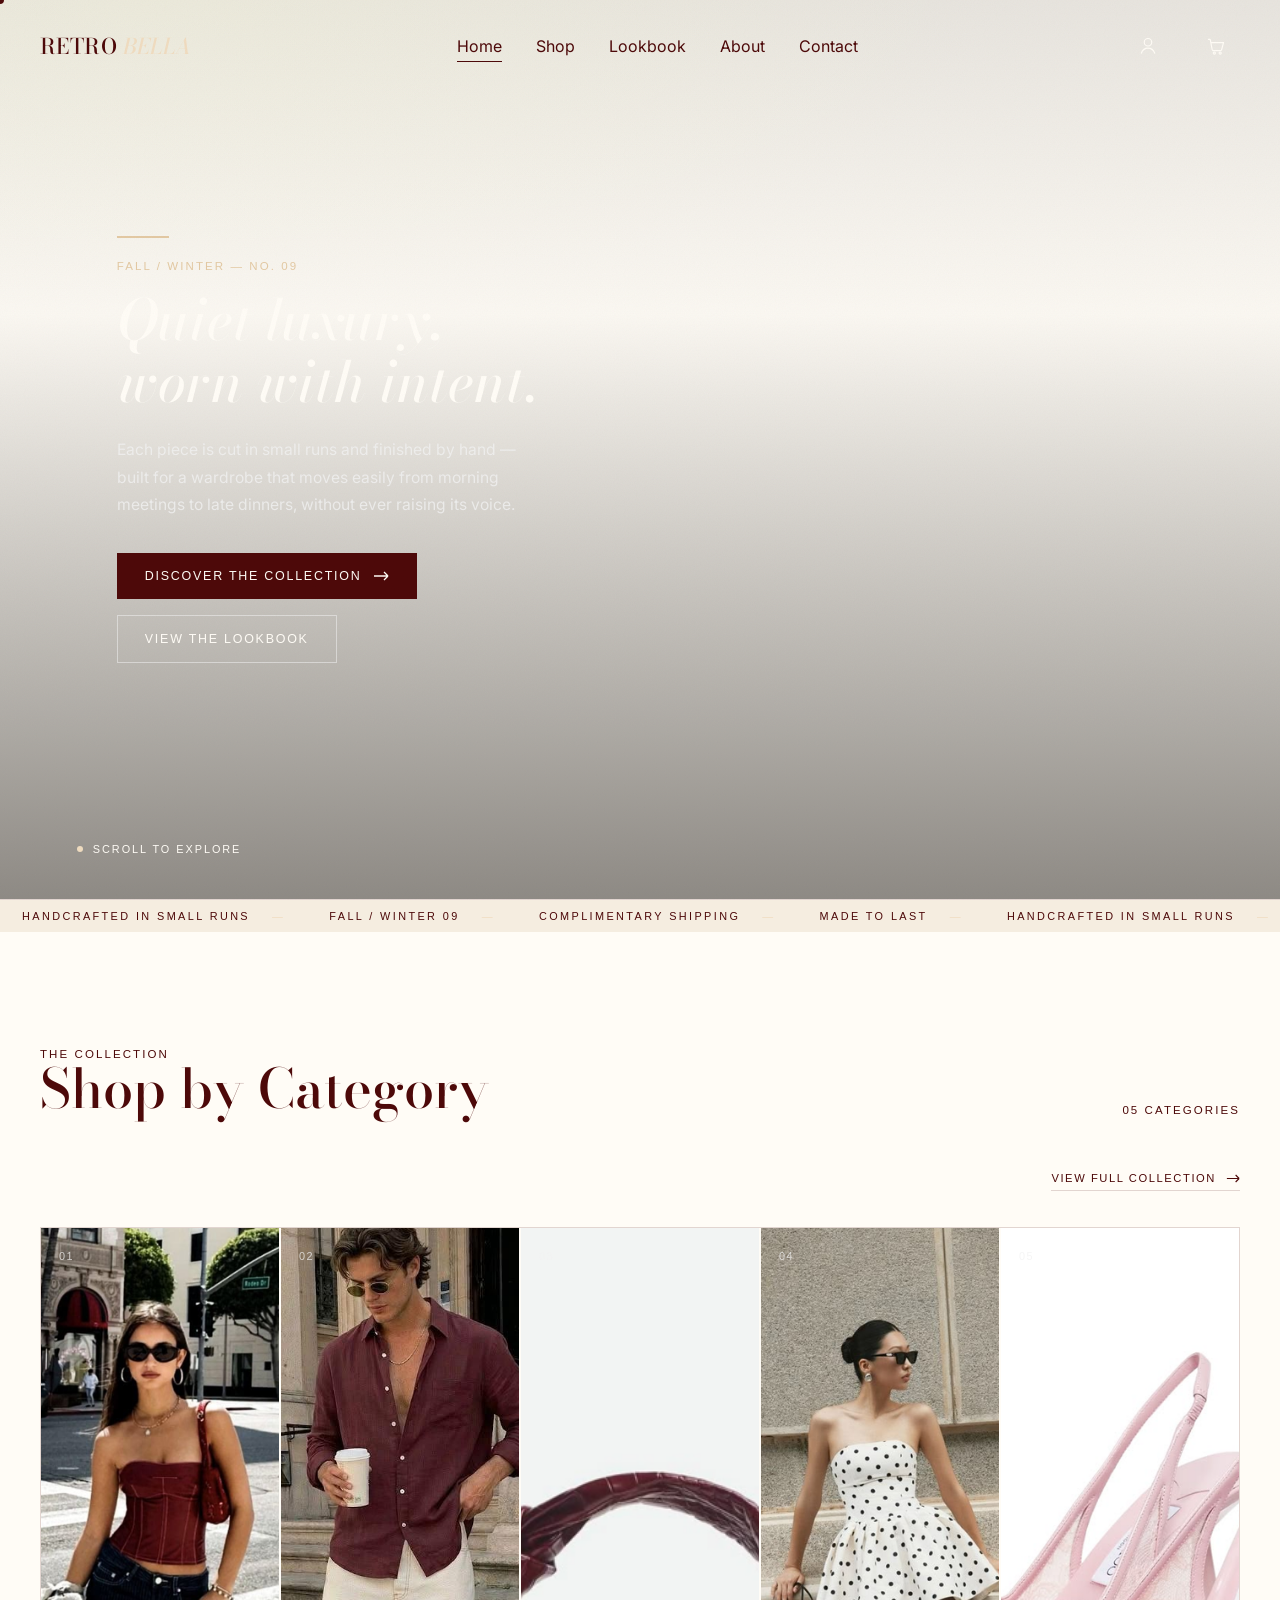
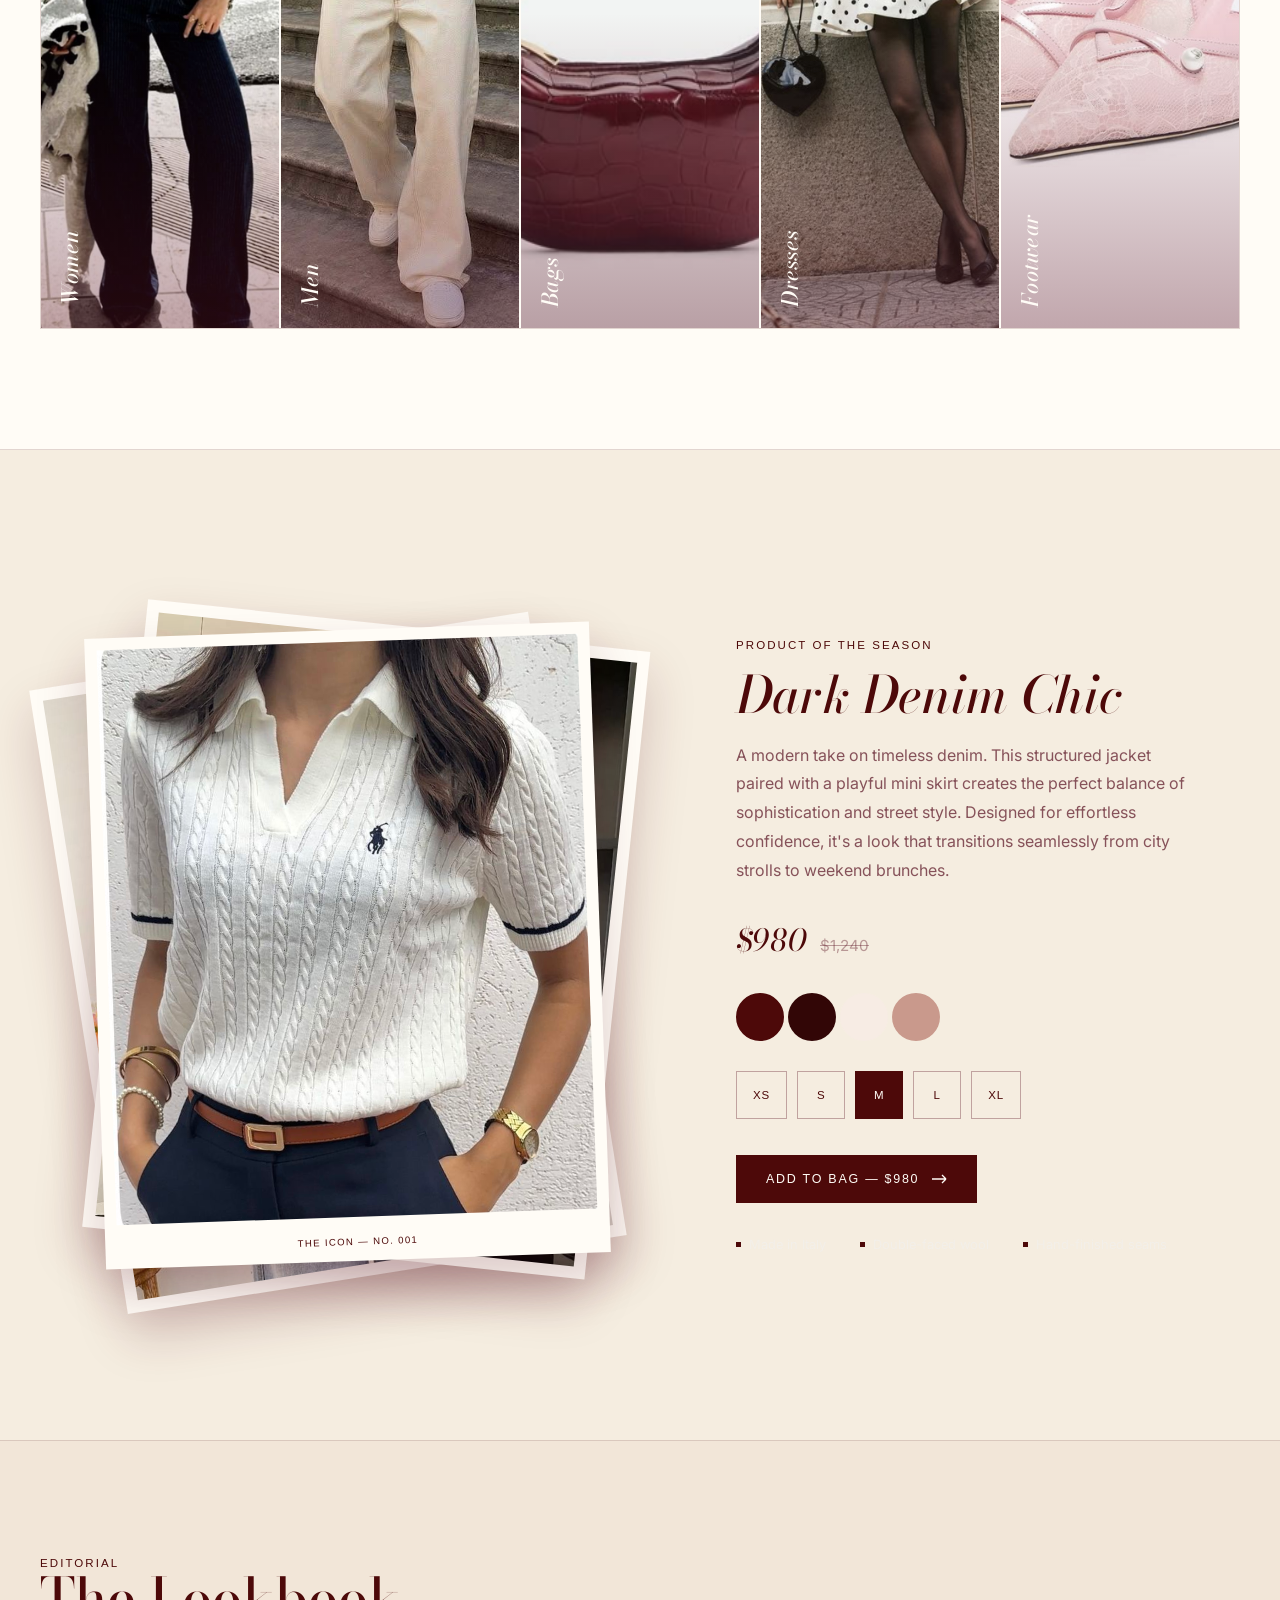
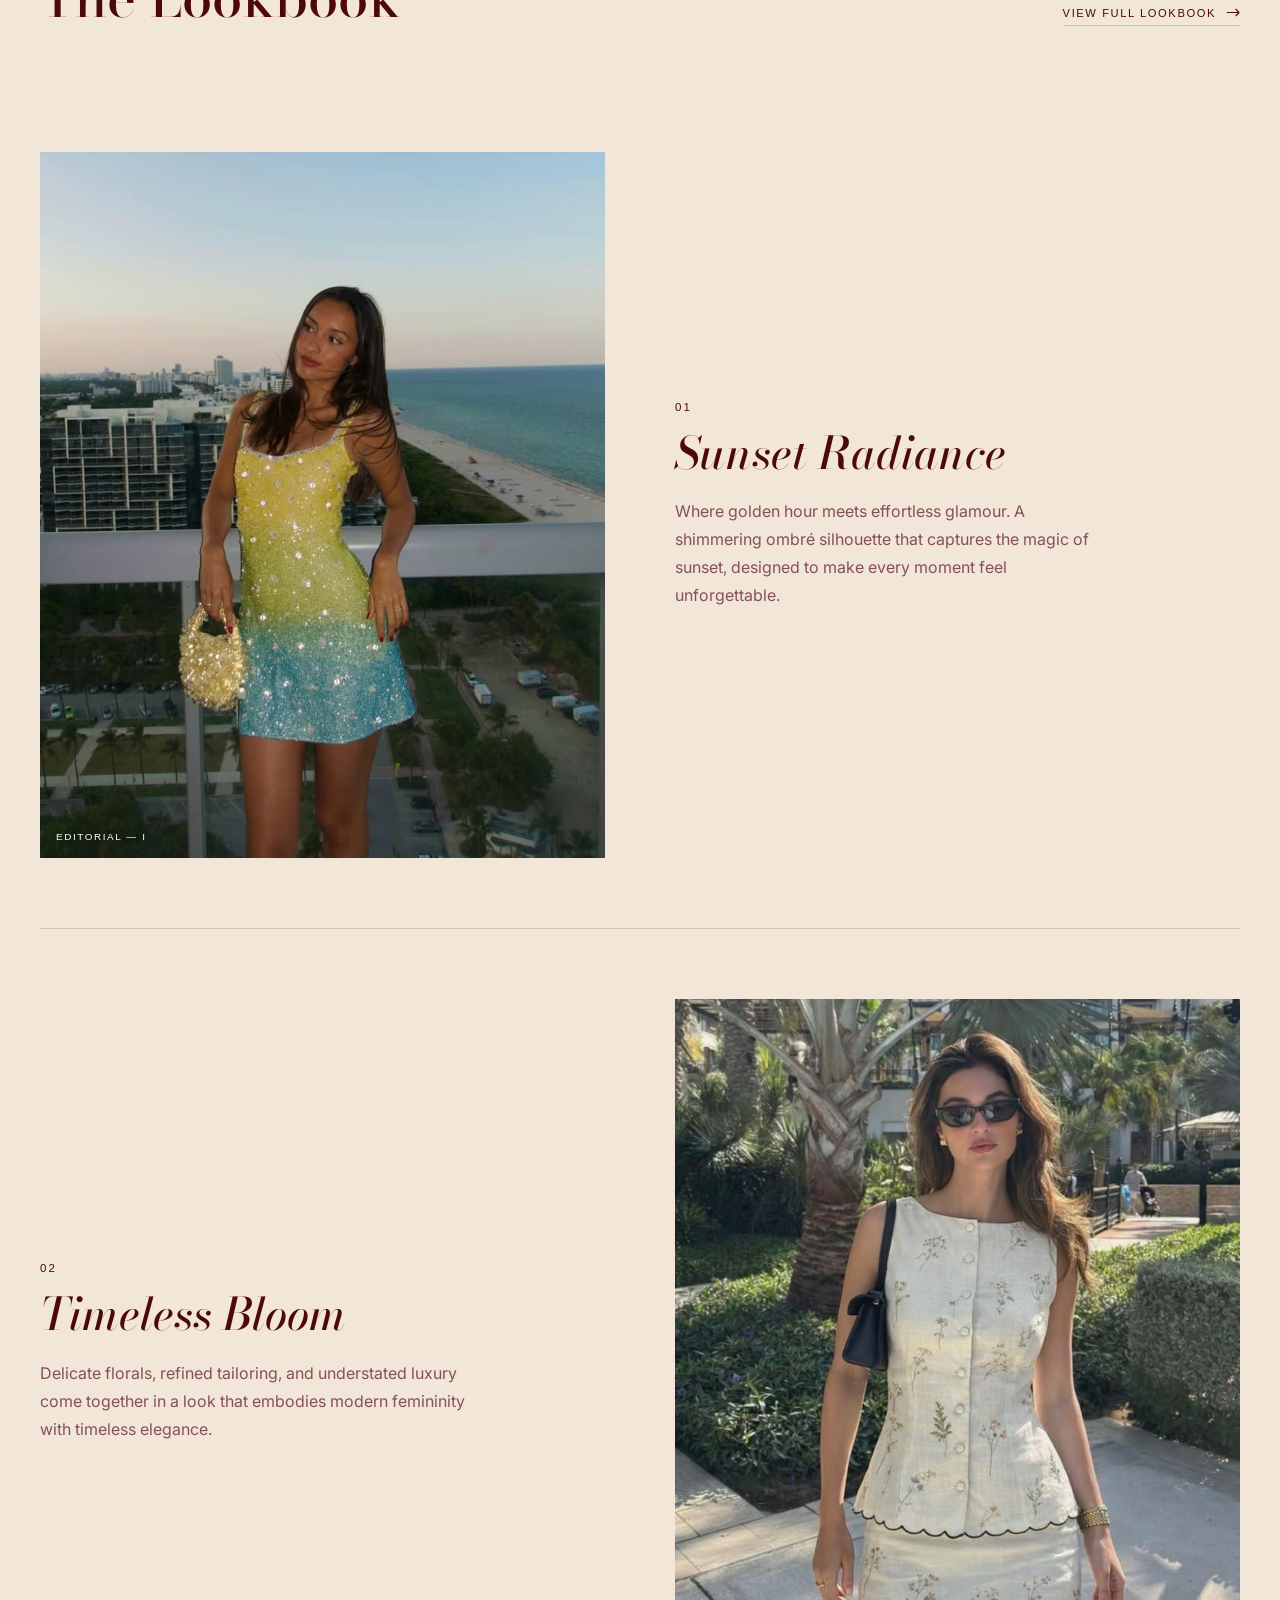
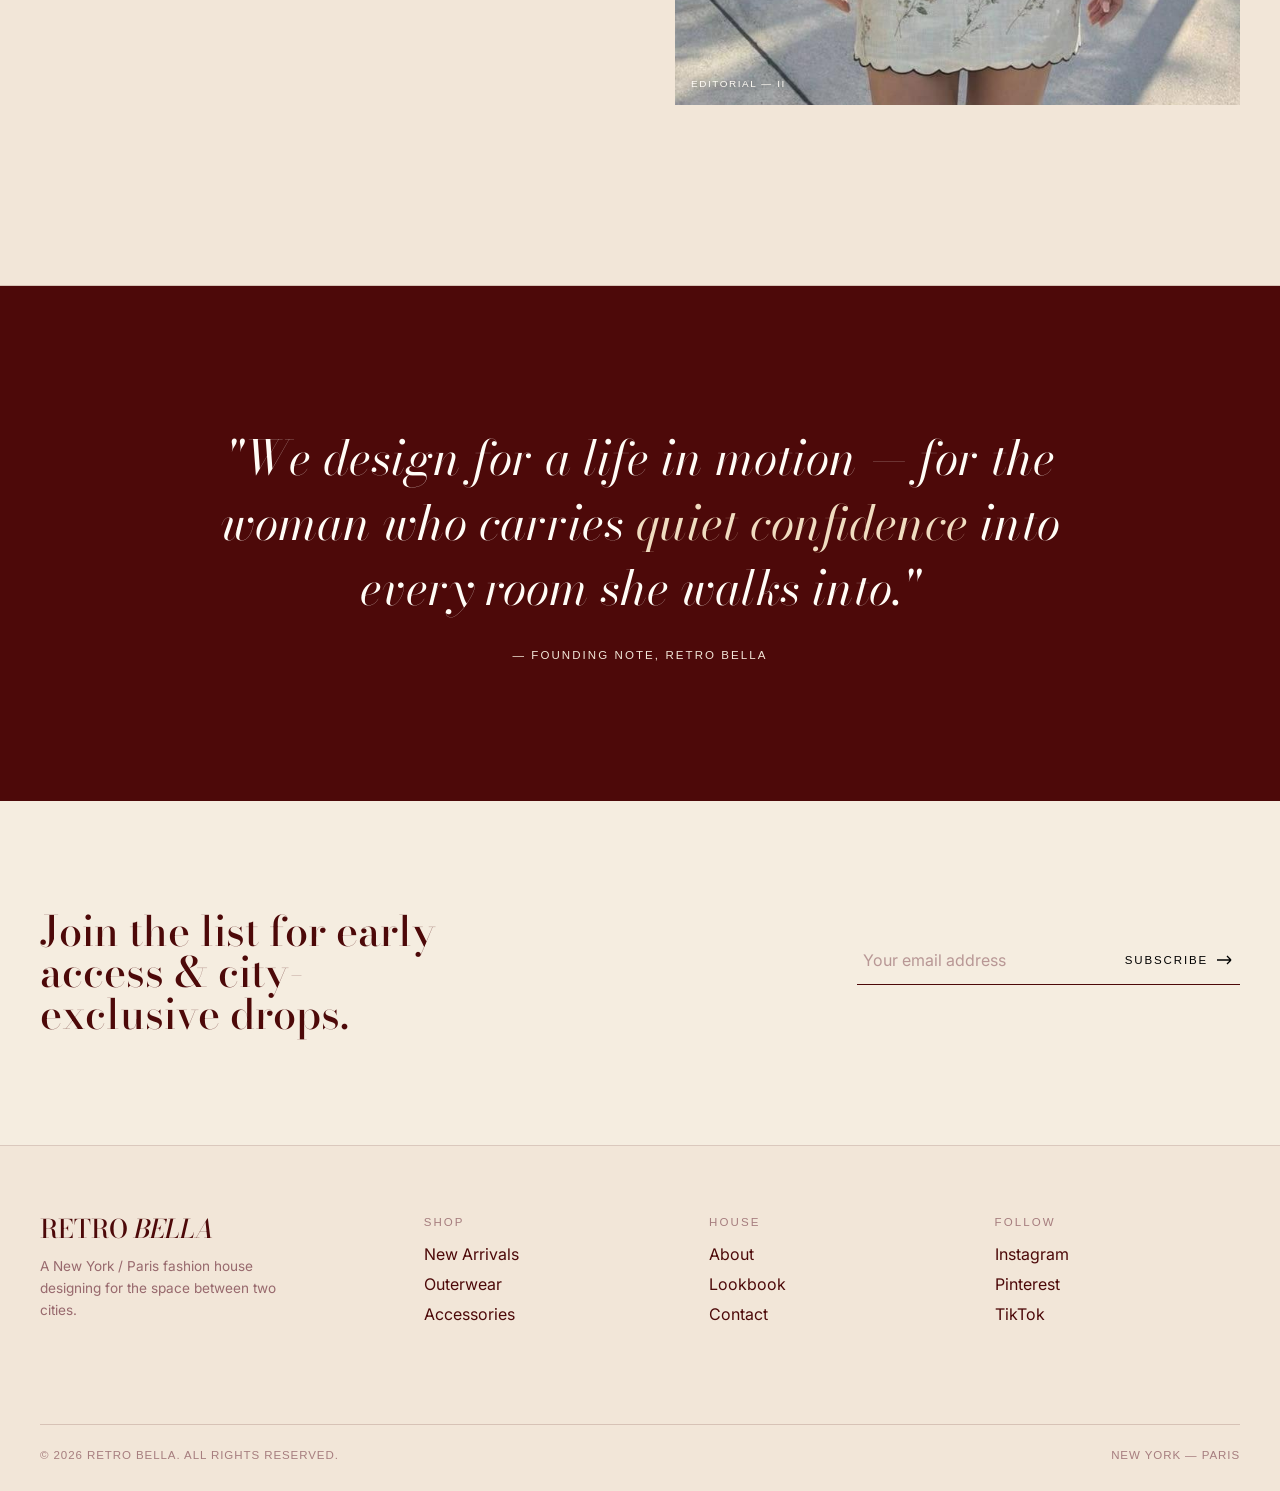
==== index.html @ 641b4db8 "Initial commit" ====
<!DOCTYPE html>
<html lang="en">
<head>
<meta charset="UTF-8">
<meta name="viewport" content="width=device-width, initial-scale=1.0">
<title>RETRO&nbsp;BELLA — Est. Twenty Sixteen</title>
<link rel="preconnect" href="https://fonts.googleapis.com">
<link rel="preconnect" href="https://fonts.gstatic.com" crossorigin>
<link href="https://fonts.googleapis.com/css2?family=Bodoni+Moda:ital,opsz,wght@0,6..96,400;0,6..96,500;0,6..96,700;1,6..96,400;1,6..96,500&family=Archivo+Expanded:wght@500;700&family=Inter:wght@300;400;500&display=swap" rel="stylesheet">
<link rel="stylesheet" href="css/styles.css">
</head>
<body>

<div class="grain"></div>
<div class="cursor-dot" id="cursorDot"></div>

<!-- LOADER shown briefly every time the home page loads -->
<div class="loader-overlay" id="welcomeLoader">
  <div class="loader-logo">RETRO <em>BELLA</em></div>
  <div class="loader-bar-track"><div class="loader-bar-fill" id="welcomeFill"></div></div>
  <span class="loader-caption" id="welcomeCaption">Preparing your home page…</span>
</div>

<header id="siteHeader" class="on-video">
  <a href="index.html" class="logo" style="text-decoration:none;color:inherit;">RETRO <em>BELLA</em></a>
  <nav class="links" id="navLinks">
    <a href="index.html" class="is-active">Home</a>
    <a href="shop.html">Shop</a>
    <a href="lookbook.html">Lookbook</a>
    <a href="about.html">About</a>
    <a href="contact.html">Contact</a>
  </nav>
  <div class="header-icons">
    <a href="login.html" class="icon-btn" aria-label="Account">
      <svg width="20" height="20" viewBox="0 0 24 24" fill="none"><path d="M12 12a4.5 4.5 0 1 0 0-9 4.5 4.5 0 0 0 0 9Z" stroke="currentColor" stroke-width="1.4"/><path d="M4 20.5c1.5-4 4.7-6 8-6s6.5 2 8 6" stroke="currentColor" stroke-width="1.4" stroke-linecap="round"/></svg>
    </a>
    <a href="shop.html" class="icon-btn" aria-label="Cart">
      <svg width="20" height="20" viewBox="0 0 24 24" fill="none"><path d="M3 4h2l2.4 12.2a1.5 1.5 0 0 0 1.47 1.3h8.4a1.5 1.5 0 0 0 1.47-1.18L21 8H6" stroke="currentColor" stroke-width="1.4" stroke-linecap="round" stroke-linejoin="round"/><circle cx="10" cy="20.5" r="1.3" stroke="currentColor" stroke-width="1.4"/><circle cx="17" cy="20.5" r="1.3" stroke="currentColor" stroke-width="1.4"/></svg>
    </a>
  </div>
  <button class="menu-btn" id="menuBtn" aria-label="Toggle menu">
    <span></span><span></span><span></span>
  </button>
</header>

<section class="hero">
  <video autoplay muted loop playsinline poster="">
    <source src="images/bgvideo.mp4" type="video/mp4">
  </video>
  <div class="veil"></div>
  <div class="hero-content">
    <div class="hero-caption">
      <div class="rule"></div>
      <span class="label">Fall / Winter — No. 09</span>
      <h1>Quiet luxury, worn with intent.</h1>
      <p>Each piece is cut in small runs and finished by hand — built for a wardrobe that moves easily from morning meetings to late dinners, without ever raising its voice.</p>
      <div class="btn-row">
        <button class="btn-primary" onclick="document.getElementById('shop').scrollIntoView({behavior:'smooth'})">
          Discover the Collection
          <svg width="16" height="10" viewBox="0 0 16 10" fill="none"><path d="M1 5H15M15 5L11 1M15 5L11 9" stroke="currentColor" stroke-width="1.3"/></svg>
        </button>
        <button class="btn-outline" onclick="document.getElementById('editorial').scrollIntoView({behavior:'smooth'})">
          View the Lookbook
        </button>
      </div>
    </div>
  </div>
  <div class="scroll-cue"><span class="dot"></span> Scroll to explore</div>
</section>

<div class="ticker-wrap">
  <div class="ticker" id="ticker">
    <span>Handcrafted in Small Runs</span><span>Fall / Winter 09</span><span>Complimentary Shipping</span>
    <span>Made to Last</span><span>Handcrafted in Small Runs</span><span>Fall / Winter 09</span>
    <span>Complimentary Shipping</span><span>Made to Last</span>
  </div>
</div>

<section id="shop" class="shop-section">
  <div class="section-head reveal">
    <div>
      <span class="label">The Collection</span>
      <h2>Shop by Category</h2>
    </div>
    <span class="label">05 Categories</span>
  </div>
  <div style="display:flex; justify-content:flex-end; margin-bottom:36px;">
    <a href="shop.html" class="panel-link" style="color:var(--sangria); border-bottom:1px solid var(--line); padding-bottom:6px;">
      View Full Collection
      <svg width="14" height="9" viewBox="0 0 16 10" fill="none"><path d="M1 5H15M15 5L11 1M15 5L11 9" stroke="currentColor" stroke-width="1.3"/></svg>
    </a>
  </div>

  <div class="category-strip reveal">
    <div class="cat-panel" style="--c1:#F7ECE4; --c2:#C9998C;" data-index="01">
      <div class="swatch"><img src="images/women.png" alt="Women"></div>
      <div class="panel-veil"></div>
      <div class="panel-label">
        <span class="num">01</span>
        <h3>Women</h3>
      </div>
      <div class="panel-reveal">
        <span class="label">01 — Womenswear</span>
        <h3>Women</h3>
        <p>Tailoring, knitwear &amp; eveningwear cut for movement.</p>
        <a href="shop.html" class="panel-link">Shop Women <svg width="14" height="9" viewBox="0 0 16 10" fill="none"><path d="M1 5H15M15 5L11 1M15 5L11 9" stroke="currentColor" stroke-width="1.3"/></svg></a>
      </div>
    </div>

    <div class="cat-panel" style="--c1:#B37868; --c2:#4D0909;" data-index="02">
      <div class="swatch"><img src="images/men.jpg" alt="Men"></div>
      <div class="panel-veil"></div>
      <div class="panel-label">
        <span class="num">02</span>
        <h3>Men</h3>
      </div>
      <div class="panel-reveal">
        <span class="label">02 — Menswear</span>
        <h3>Men</h3>
        <p>Structured outerwear &amp; considered essentials.</p>
        <a href="shop.html" class="panel-link">Shop Men <svg width="14" height="9" viewBox="0 0 16 10" fill="none"><path d="M1 5H15M15 5L11 1M15 5L11 9" stroke="currentColor" stroke-width="1.3"/></svg></a>
      </div>
    </div>

    <div class="cat-panel" style="--c1:#F7ECE4; --c2:#E4CFC2;" data-index="03">
      <div class="swatch"><img src="images/bag.png" alt="Bags"></div>
      <div class="panel-veil"></div>
      <div class="panel-label">
        <span class="num">03</span>
        <h3>Bags</h3>
      </div>
      <div class="panel-reveal">
        <span class="label">03 — Leather Goods</span>
        <h3>Bags</h3>
        <p>Hand-finished leather, built for everyday carry.</p>
        <a href="shop.html" class="panel-link">Shop Bags <svg width="14" height="9" viewBox="0 0 16 10" fill="none"><path d="M1 5H15M15 5L11 1M15 5L11 9" stroke="currentColor" stroke-width="1.3"/></svg></a>
      </div>
    </div>

    <div class="cat-panel" style="--c1:#F2E3D8; --c2:#E4CFC2;" data-index="04">
      <div class="swatch"><img src="images/dresses.png" alt="Dresses"></div>
      <div class="panel-veil"></div>
      <div class="panel-label">
        <span class="num">04</span>
        <h3>Dresses</h3>
      </div>
      <div class="panel-reveal">
        <span class="label">04 — Eveningwear</span>
        <h3>Dresses</h3>
        <p>Fluid silhouettes for daylight into evening.</p>
        <a href="shop.html" class="panel-link">Shop Dresses <svg width="14" height="9" viewBox="0 0 16 10" fill="none"><path d="M1 5H15M15 5L11 1M15 5L11 9" stroke="currentColor" stroke-width="1.3"/></svg></a>
      </div>
    </div>

    <div class="cat-panel" style="--c1:#C9998C; --c2:#4D0909;" data-index="05">
      <div class="swatch"><img src="images/shoe.png" alt="Footwear"></div>
      <div class="panel-veil"></div>
      <div class="panel-label">
        <span class="num">05</span>
        <h3>Footwear</h3>
      </div>
      <div class="panel-reveal">
        <span class="label">05 — Finishing Touches</span>
        <h3>Footwear</h3>
        <p>From everyday loafers to statement heels — footwear that completes every look.</p>
        <a href="shop.html" class="panel-link">Shop Footwear <svg width="14" height="9" viewBox="0 0 16 10" fill="none"><path d="M1 5H15M15 5L11 1M15 5L11 9" stroke="currentColor" stroke-width="1.3"/></svg></a>
      </div>
    </div>
  </div>
</section>

<section id="spotlight" class="spotlight">
  <div class="spotlight-grid reveal">
    <div class="spotlight-img">
      <div class="photo-stack">
        <div class="photo-card card-back">
          <img src="images/wom1.jpg" alt="Spotlight item 1">
        </div>
        <div class="photo-card card-mid">
          <img src="images/wom2.jpg" alt="Spotlight item 2">
        </div>
        <div class="photo-card card-front">
          <img src="images/wom3.jpg" alt="Dark Denim Chic">
          <span class="photo-card-cap">The Icon — No. 001</span>
        </div>
      </div>
    </div>
    <div class="spotlight-copy">
      <span class="label">Product of the Season</span>
      <h2>Dark Denim Chic</h2>
      <p>A modern take on timeless denim. This structured jacket paired with a playful mini skirt creates the perfect balance of sophistication and street style. Designed for effortless confidence, it's a look that transitions seamlessly from city strolls to weekend brunches.</p>
      <div class="spotlight-price">
        <span class="now">$980</span>
        <span class="was">$1,240</span>
      </div>

      <div class="swatch-row" id="colorSwatches">
        <div class="sw active" style="background:#4D0909" data-color="Berry Punch"></div>
        <div class="sw" style="background:#320606" data-color="Deep Berry"></div>
        <div class="sw" style="background:#F7ECE4" data-color="Lemon Chiffon"></div>
        <div class="sw" style="background:#C9998C" data-color="Blush"></div>
      </div>

      <div class="size-row" id="sizeRow">
        <button data-size="XS">XS</button>
        <button data-size="S">S</button>
        <button class="active" data-size="M">M</button>
        <button data-size="L">L</button>
        <button data-size="XL">XL</button>
      </div>

      <button class="btn-primary" id="addToBag">
        Add to Bag — $980
        <svg width="16" height="10" viewBox="0 0 16 10" fill="none"><path d="M1 5H15M15 5L11 1M15 5L11 9" stroke="currentColor" stroke-width="1.3"/></svg>
      </button>

      <div class="spotlight-meta">
        <span><i class="sq"></i>Made in Italy</span>
        <span><i class="sq"></i>Double-faced wool</span>
        <span><i class="sq"></i>Hand-finished seams</span>
      </div>
    </div>
  </div>
</section>

<section id="editorial">
  <div class="section-head reveal">
    <div>
      <span class="label">Editorial</span>
      <h2>The Lookbook</h2>
    </div>
    <a href="lookbook.html" class="panel-link" style="color:var(--sangria); border-bottom:1px solid var(--line); padding-bottom:6px;">
      View Full Lookbook
      <svg width="14" height="9" viewBox="0 0 16 10" fill="none"><path d="M1 5H15M15 5L11 1M15 5L11 9" stroke="currentColor" stroke-width="1.3"/></svg>
    </a>
  </div>

  <div class="editorial-block reveal">
    <div class="img" data-cap="Editorial — I" style="--c1:#F2E3D8; --c2:#E4CFC2;"><img src="images/editorial-1.jpg" alt="Editorial look I"></div>
    <div class="copy">
      <span class="label">01</span>
      <h2>Sunset Radiance</h2>
      <p>Where golden hour meets effortless glamour. A shimmering ombré silhouette that captures the magic of sunset, designed to make every moment feel unforgettable.</p> 
    </div>
  </div>

  <div class="editorial-block reverse reveal">
    <div class="img" data-cap="Editorial — II" style="--c1:#C9998C; --c2:#4D0909;"><img src="images/editorial-2.jpg" alt="Editorial look II"></div>
    <div class="copy">
      <span class="label">02</span>
      <h2>Timeless Bloom</h2>
      <p>Delicate florals, refined tailoring, and understated luxury come together in a look that embodies modern femininity with timeless elegance.</p>
    </div>
  </div>
</section>

<section id="manifesto" class="manifesto reveal">
  <blockquote>
    "We design for a life in motion — for the woman who carries <span>quiet confidence</span> into every room she walks into."
  </blockquote>
  <cite class="label">— Founding Note, Retro Bella</cite>
</section>

<section id="newsletter">
  <div class="newsletter reveal">
    <h2>Join the list for early access &amp; city-exclusive drops.</h2>
    <div>
      <form id="newsletterForm">
        <input type="email" placeholder="Your email address" required>
        <button type="submit">Subscribe
          <svg width="16" height="10" viewBox="0 0 16 10" fill="none"><path d="M1 5H15M15 5L11 1M15 5L11 9" stroke="currentColor" stroke-width="1.3"/></svg>
        </button>
      </form>
      <p class="note" id="newsletterNote">Thank you — you're on the list.</p>
    </div>
  </div>
</section>

<footer>
  <div class="brand">
    <h3>RETRO <em style="color:var(--sangria)">BELLA</em></h3>
    <p>A New York / Paris fashion house designing for the space between two cities.</p>
  </div>
  <div>
    <span class="label">Shop</span>
    <ul>
      <li><a href="shop.html">New Arrivals</a></li>
      <li><a href="shop.html">Outerwear</a></li>
      <li><a href="shop.html">Accessories</a></li>
    </ul>
  </div>
  <div>
    <span class="label">House</span>
    <ul>
      <li><a href="about.html">About</a></li>
      <li><a href="lookbook.html">Lookbook</a></li>
      <li><a href="contact.html">Contact</a></li>
    </ul>
  </div>
  <div>
    <span class="label">Follow</span>
    <ul>
      <li><a href="#">Instagram</a></li>
      <li><a href="#">Pinterest</a></li>
      <li><a href="#">TikTok</a></li>
    </ul>
  </div>
  <div class="footer-bottom">
    <span>© 2026 Retro Bella. All rights reserved.</span>
    <span>New York — Paris</span>
  </div>
</footer>

<script src="js/main.js"></script>
<script src="js/home.js"></script>
</body>
</html>
---- css/styles.css ----
:root{
    /* ===== Cherry / Cream theme ===== */
    --ink:#4D0909;              /* Cherry — primary text & accent */
    --paper:#FFFCF6;            /* Cream — primary background */
    --paper-dim:#F5EDE0;
    --sangria:#4D0909;          /* Cherry — buttons & accents */
    --sangria-dim:#320606;      /* deep cherry — hover states, gradient depth */
    --cornflower:#F0DCC0;       /* warm cream-gold — highlights on dark/video areas */
    --cornflower-dim:#E3C9A3;
    --butter:#F0DCC0;
    --butter-dim:#E3C9A3;
    --line: rgba(77,9,9,0.16);
    --dusk:#F5EDE0;
    --dusk-dim:#EBDFC9;
    --blush:#F2E6D8;
    --blush-dim:#E7D3BC;
  }

  *{ margin:0; padding:0; box-sizing:border-box; }
  html{ scroll-behavior:smooth; }

  body{
    background:var(--paper);
    color:var(--ink);
    font-family:'Inter', sans-serif;
    font-weight:400;
    overflow-x:hidden;
  }

  ::selection{ background:var(--sangria); color:var(--paper); }
  a{ color:inherit; text-decoration:none; }

  .label{
    font-family:'Archivo Expanded', sans-serif;
    text-transform:uppercase;
    letter-spacing:0.18em;
    font-size:0.72rem;
    font-weight:500;
  }

  h1,h2,h3{
    font-family:'Bodoni Moda', serif;
    font-weight:500;
    line-height:1;
  }

  .grain{
    position:fixed; inset:0; pointer-events:none; z-index:500;
    opacity:0.045; mix-blend-mode:multiply;
    background-image:url("data:image/svg+xml,%3Csvg xmlns='http://www.w3.org/2000/svg' width='120' height='120'%3E%3Cfilter id='n'%3E%3CfeTurbulence type='fractalNoise' baseFrequency='0.9' numOctaves='2' stitchTiles='stitch'/%3E%3C/filter%3E%3Crect width='100%25' height='100%25' filter='url(%23n)'/%3E%3C/svg%3E");
  }

  /* ---------- nav ---------- */
  header{
    position:fixed; top:0; left:0; right:0; z-index:200;
    display:flex; align-items:center; justify-content:space-between;
    padding:22px 40px;
    background:transparent;
    transition:background 0.4s ease, padding 0.4s ease, border-color 0.4s ease;
    border-bottom:1px solid transparent;
  }
  header.scrolled{
    background:rgba(255,252,246,0.92);
    backdrop-filter:blur(6px);
    padding:14px 40px;
    border-bottom:1px solid var(--line);
  }
  header.on-video .logo, header.on-video nav.links a{ color:var(--paper); }
  header.on-video.scrolled .logo, header.on-video.scrolled nav.links a{ color:var(--ink); }

  .logo{
    font-family:'Bodoni Moda', serif; font-weight:500; font-size:1.35rem;
    letter-spacing:0.02em; transition:color 0.4s ease;
  }
  .logo em{ font-style:italic; color:var(--sangria); }
  header.on-video:not(.scrolled) .logo em{ color:var(--cornflower); }

  nav.links{
    position:fixed; top:0; right:0; height:100vh; width:72%;
    background:var(--paper); display:flex; flex-direction:column; justify-content:center; align-items:flex-start;
    padding:40px; gap:26px; transform:translateX(100%); transition:transform 0.4s ease;
    border-left:1px solid var(--line); z-index:250;
  }
  nav.links.open{ transform:translateX(0); }
  nav.links a{ position:relative; transition:color 0.4s ease; color:var(--ink) !important; }
  .menu-btn{ display:flex; }
  @media (min-width:641px){
    nav.links{
      position:static; height:auto; width:auto; flex-direction:row;
      background:none; padding:0; gap:34px; transform:none; border-left:none;
    }
    nav.links a{ color:inherit !important; }
    .menu-btn{ display:none; }
  }
  nav.links a::after{
    content:""; position:absolute; left:0; bottom:-6px;
    width:0; height:1px; background:currentColor;
    transition:width 0.3s ease;
  }
  nav.links a:hover::after{ width:100%; }

  .menu-btn{
    flex-direction:column; align-items:center; justify-content:center; gap:5px;
    width:48px; height:48px;
    background:none; border:none; cursor:pointer; z-index:300;
  }
  .menu-btn span{ width:26px; height:1.5px; background:var(--ink); display:block; transition:transform .3s ease, opacity .3s ease; }
  header.on-video:not(.scrolled) .menu-btn span{ background:var(--paper); }
  .menu-btn.open span:nth-child(1){ transform:translateY(6.5px) rotate(45deg); }
  .menu-btn.open span:nth-child(2){ opacity:0; }
  .menu-btn.open span:nth-child(3){ transform:translateY(-6.5px) rotate(-45deg); }

  /* ---------- ticker ---------- */
  .ticker-wrap{
    position:relative; z-index:190;
    background:var(--dusk); color:var(--ink);
    overflow:hidden; white-space:nowrap;
    height:32px; display:flex; align-items:center;
  }
  .ticker{ display:inline-flex; animation:scrollTicker 26s linear infinite; }
  .ticker span{
    font-family:'Archivo Expanded', sans-serif; text-transform:uppercase;
    letter-spacing:0.22em; font-size:0.68rem; padding:0 22px;
    display:inline-flex; align-items:center; gap:22px;
  }
  .ticker span::after{ content:"—"; color:var(--cornflower); }
  @keyframes scrollTicker{ from{ transform:translateX(0); } to{ transform:translateX(-50%); } }

  /* ---------- hero (video) ---------- */
  .hero{
    position:relative;
    height:100vh; min-height:640px;
    display:flex; flex-direction:column; justify-content:flex-end;
    overflow:hidden;
    color:var(--paper);
  }
  .hero video{
    position:absolute; inset:0; width:100%; height:100%;
    object-fit:cover; z-index:0;
    filter:saturate(0.9) contrast(1.05);
  }
  .hero .veil{
    position:absolute; inset:0; z-index:1;
    background:
      radial-gradient(120% 60% at 12% 0%, rgba(250,252,208,0.22) 0%, rgba(250,252,208,0) 55%),
      linear-gradient(180deg, rgba(20,15,10,0.10) 0%, rgba(20,15,10,0.02) 35%, rgba(20,15,10,0.48) 100%);
  }
  .hero-content{
    position:relative; z-index:2;
    height:100%; width:100%;
    display:flex; align-items:flex-end; justify-content:flex-start;
    padding:0 20px 90px;
  }
  @media (min-width:641px){
    .hero-content{ align-items:center; padding:0 clamp(24px, 6vw, 80px); }
  }

  .hero-caption{
    max-width:100%;
    color:var(--paper);
    text-align:left;
    animation:heroIn 1.4s cubic-bezier(.16,.9,.28,1) both;
  }
  @media (min-width:641px){ .hero-caption{ max-width:420px; } }
  @keyframes heroIn{
    from{ opacity:0; transform:translateY(24px); }
    to{ opacity:1; transform:translateY(0); }
  }
  .hero-caption .rule{
    width:52px; height:2px; background:var(--butter-dim); margin-bottom:22px;
  }
  .hero-caption .label{ color:var(--butter-dim); display:block; margin-bottom:18px; }
  .hero-caption h1{
    font-size:clamp(2.4rem, 4.4vw, 3.6rem);
    font-style:italic; font-weight:500;
    line-height:1.1; margin-bottom:22px;
  }
  .hero-caption p{
    font-size:0.98rem; line-height:1.75;
    color:rgba(241,241,241,0.8); margin-bottom:34px;
  }
  .hero-caption .btn-primary{ padding:16px 28px; }
  .hero-caption .btn-row{ display:flex; gap:16px; flex-wrap:wrap; }
  .btn-outline{
    display:inline-flex; align-items:center; gap:12px;
    background:transparent; color:var(--paper);
    font-family:'Archivo Expanded', sans-serif; font-size:0.78rem;
    letter-spacing:0.14em; text-transform:uppercase;
    padding:16px 27px; border:1px solid rgba(241,241,241,0.55); cursor:pointer;
    transition:background 0.3s ease, color 0.3s ease, border-color 0.3s ease;
  }
  .btn-outline:hover{ background:var(--paper); color:var(--ink); border-color:var(--paper); }

  .scroll-cue{
    position:absolute; left:clamp(24px, 6vw, 80px); bottom:44px; z-index:2;
    display:flex; align-items:center; gap:10px;
    font-family:'Archivo Expanded', sans-serif; text-transform:uppercase;
    font-size:0.68rem; letter-spacing:0.18em; color:var(--paper);
  }
  .scroll-cue .dot{ width:6px; height:6px; border-radius:50%; background:var(--butter); animation:pulse 1.8s ease-in-out infinite; }
  @keyframes pulse{ 0%,100%{ transform:scale(1); opacity:1; } 50%{ transform:scale(1.6); opacity:0.4; } }

  /* ---------- section shared ---------- */
  section{ padding:110px 40px; border-bottom:1px solid var(--line); }
  .section-head{ display:flex; justify-content:space-between; align-items:flex-end; margin-bottom:56px; flex-wrap:wrap; gap:20px; }
  .section-head h2{ font-size:clamp(2.1rem, 5vw, 3.4rem); }
  .section-head .label{ color:var(--sangria); }

  .reveal{ opacity:0; transform:translateY(36px); transition:opacity 0.8s ease, transform 0.8s ease; }
  .reveal.in{ opacity:1; transform:translateY(0); }

  /* ---------- CATEGORY STRIP (animated vertical panels) ---------- */
  .shop-section{ padding-bottom:120px; }
  .category-strip{
    display:flex;
    flex-direction:column;
    gap:2px;
    border:1px solid var(--line);
  }
  .cat-panel{
    position:relative;
    overflow:hidden;
    cursor:pointer;
    height:140px;
    transition:height 0.5s ease;
  }
  .cat-panel:hover{ height:340px; }
  .category-strip:hover .cat-panel:not(:hover){ height:100px; }
  @media (min-width:901px){
    .category-strip{
      flex-direction:row;
      height:78vh; min-height:520px; max-height:760px;
    }
    .cat-panel{ flex:1; height:auto; transition:flex 0.7s cubic-bezier(.22,.85,.24,1); }
    .cat-panel:hover{ flex:2.6; height:auto; }
    .category-strip:hover .cat-panel:not(:hover){ flex:0.72; height:auto; }
  }

  .cat-panel .swatch{
    position:absolute; inset:0;
    background:linear-gradient(165deg, var(--c1), var(--c2));
    overflow:hidden;
    transform:scale(1.08);
    transition:transform 0.7s cubic-bezier(.22,.85,.24,1);
  }
  .cat-panel:hover .swatch{ transform:scale(1); }

  .cat-panel .swatch img{
    position:absolute; inset:0;
    width:100%; height:100%;
    object-fit:cover;
  }
  .cat-panel[data-index="01"] .swatch img{ object-position:center 20%; }
  .cat-panel[data-index="04"] .swatch img{ object-position:center 15%; }
  .cat-panel[data-index="02"] .swatch img{ object-position:center 20%; }
  .cat-panel[data-index="03"] .swatch img{ object-position:center; }
  .cat-panel[data-index="05"] .swatch img{ object-position:center; }

  .cat-panel .panel-veil{
    position:absolute; inset:0;
    background:linear-gradient(180deg, rgba(92,22,38,0) 55%, rgba(92,22,38,0.38) 100%);
    transition:background 0.5s ease;
  }
  .cat-panel:hover .panel-veil{
    background:linear-gradient(180deg, rgba(92,22,38,0) 60%, rgba(92,22,38,0.3) 100%);
  }

  /* collapsed vertical label */
  .panel-label{
    position:absolute; inset:0; z-index:2;
    display:flex; flex-direction:row; align-items:center; justify-content:space-between;
    padding:22px 18px;
    opacity:1; transition:opacity 0.35s ease;
  }
  .cat-panel:hover .panel-label{ opacity:0; }
  .panel-label .num{
    font-family:'Archivo Expanded', sans-serif; font-size:0.68rem;
    letter-spacing:0.14em; color:rgba(241,241,241,0.75);
  }
  .panel-label h3{
    font-size:1.5rem; font-style:italic; color:var(--paper);
    letter-spacing:0.01em;
  }
  @media (min-width:901px){
    .panel-label{ flex-direction:column; align-items:stretch; }
    .panel-label h3{
      font-size:1.4rem;
      writing-mode:vertical-rl; transform:rotate(180deg);
      align-self:flex-start;
    }
  }

  /* expanded reveal content */
  .panel-reveal{
    position:absolute; left:0; right:0; bottom:0; z-index:2;
    padding:30px 28px;
    opacity:0; transform:translateY(14px);
    transition:opacity 0.4s ease 0.15s, transform 0.5s ease 0.15s;
    white-space:normal;
  }
  .cat-panel:hover .panel-reveal{ opacity:1; transform:translateY(0); }
  .panel-reveal .label{ color:var(--cornflower); display:block; margin-bottom:10px; white-space:nowrap; }
  .panel-reveal h3{ color:var(--paper); font-size:1.9rem; font-style:italic; margin-bottom:10px; writing-mode:initial; transform:none; }
  .panel-reveal p{
    color:rgba(241,241,241,0.75); font-size:0.88rem; line-height:1.55;
    max-width:230px; margin-bottom:18px;
  }
  .panel-link{
    display:inline-flex; align-items:center; gap:10px;
    color:var(--paper); font-family:'Archivo Expanded', sans-serif;
    font-size:0.7rem; letter-spacing:0.14em; text-transform:uppercase;
    border-bottom:1px solid rgba(241,241,241,0.4); padding-bottom:6px;
  }
  .panel-link svg{ transition:transform 0.3s ease; }
  .cat-panel:hover .panel-link:hover svg{ transform:translateX(5px); }

  /* ---------- SPOTLIGHT / HIGH-END PRODUCT ---------- */
  .spotlight{ background:var(--dusk); color:var(--ink); border-bottom:1px solid var(--line); }
  .spotlight-grid{
    display:grid; grid-template-columns:1fr; gap:50px; align-items:center;
  }
  @media (min-width:981px){
    .spotlight-grid{ grid-template-columns:1.1fr 0.9fr; gap:80px; }
  }
  .spotlight-img{
    position:relative; aspect-ratio:4/5;
    display:flex; align-items:center; justify-content:center;
  }
  .photo-stack{
    position:relative;
    width:82%; height:82%;
  }
  .photo-card{
    position:absolute; inset:0;
    background:var(--paper);
    padding:12px 12px 12px;
    box-shadow:0 24px 50px rgba(92,22,38,0.22);
    transition:transform 0.5s cubic-bezier(.22,.85,.24,1), box-shadow 0.5s ease;
  }
  .photo-card img{
    width:100%; height:100%;
    object-fit:cover; display:block;
  }
  .card-back{
    transform:rotate(-9deg) translate(-22px, 14px);
    z-index:1;
  }
  .card-mid{
    transform:rotate(6deg) translate(18px, -8px);
    z-index:2;
  }
  .card-front{
    transform:rotate(-2deg);
    z-index:3;
    padding-bottom:44px;
  }
  .spotlight-img:hover .card-back{ transform:rotate(-13deg) translate(-32px, 20px); }
  .spotlight-img:hover .card-mid{ transform:rotate(9deg) translate(26px, -14px); }
  .spotlight-img:hover .card-front{ transform:rotate(-4deg) translateY(-6px); }
  .photo-card-cap{
    position:absolute; left:12px; right:12px; bottom:14px;
    font-family:'Archivo Expanded', sans-serif; font-size:0.6rem;
    letter-spacing:0.14em; text-transform:uppercase; color:var(--ink);
    text-align:center;
  }
  .spotlight-copy .label{ color:var(--sangria); display:block; margin-bottom:18px; }
  .spotlight-copy h2{ font-size:clamp(2rem,4.4vw,3.2rem); font-style:italic; margin-bottom:20px; }
  .spotlight-copy p{ font-size:1rem; line-height:1.8; color:rgba(92,22,38,0.72); max-width:460px; margin-bottom:32px; }

  .spotlight-price{ display:flex; align-items:baseline; gap:14px; margin-bottom:30px; }
  .spotlight-price .now{ font-family:'Bodoni Moda', serif; font-style:italic; font-size:1.9rem; color:var(--ink); }
  .spotlight-price .was{ font-size:0.95rem; text-decoration:line-through; color:rgba(92,22,38,0.4); }

  .swatch-row{ display:flex; gap:4px; margin-bottom:30px; }
  .swatch-row .sw{
    width:48px; height:48px; padding:9px;
    border-radius:50%; cursor:pointer;
    background-clip:content-box;
    border:2px solid transparent; transition:border-color 0.25s ease;
  }
  .swatch-row .sw.active{ border-color:var(--ink); }

  .size-row{ display:flex; gap:10px; margin-bottom:36px; flex-wrap:wrap; }
  .size-row button{
    background:none; border:1px solid rgba(92,22,38,0.35); color:var(--ink);
    font-family:'Archivo Expanded', sans-serif; font-size:0.72rem; letter-spacing:0.08em;
    min-width:48px; min-height:48px; padding:10px 16px; cursor:pointer; transition:all 0.25s ease;
  }
  .size-row button:hover, .size-row button.active{
    background:var(--sangria); color:var(--paper); border-color:var(--sangria);
  }

  .btn-primary{
    display:inline-flex; align-items:center; gap:12px;
    background:var(--sangria); color:var(--paper);
    font-family:'Archivo Expanded', sans-serif; font-size:0.78rem;
    letter-spacing:0.14em; text-transform:uppercase;
    padding:17px 30px; border:none; cursor:pointer;
    transition:background 0.3s ease;
  }
  .btn-primary:hover{ background:var(--sangria-dim); }
  .btn-primary svg{ transition:transform 0.3s ease; }
  .btn-primary:hover svg{ transform:translateX(5px); }

  .spotlight-meta{
    margin-top:34px; display:flex; gap:34px; flex-wrap:wrap;
    font-size:0.8rem; color:rgba(241,241,241,0.55);
  }
  .spotlight-meta span{ display:flex; align-items:center; gap:8px; }
  .spotlight-meta .sq{ width:5px; height:5px; background:var(--sangria); display:inline-block; }

  /* ---------- editorial ---------- */
  .editorial-block{ display:grid; grid-template-columns:1fr; gap:40px; align-items:center; padding:50px 0; }
  .editorial-block:not(:last-child){ border-bottom:1px solid var(--line); }
  #editorial{ background:var(--blush); }
  @media (min-width:901px){
    .editorial-block{ grid-template-columns:1fr 1fr; gap:70px; padding:70px 0; }
    .editorial-block.reverse .img{ order:2; }
  }
  .editorial-block .img{
    aspect-ratio:4/5; position:relative; overflow:hidden;
    background:linear-gradient(160deg, var(--c1), var(--c2));
  }
  .editorial-block .img img{
    position:absolute; inset:0;
    width:100%; height:100%;
    object-fit:cover;
  }
  .editorial-block .img::after{
    z-index:1;
    text-shadow:0 1px 6px rgba(0,0,0,0.35);
    content:attr(data-cap); position:absolute; left:16px; bottom:16px;
    color:var(--paper); font-family:'Archivo Expanded', sans-serif;
    font-size:0.62rem; letter-spacing:0.16em; text-transform:uppercase;
  }
  .editorial-block .copy .label{ color:var(--sangria); margin-bottom:18px; display:block; }
  .editorial-block .copy h2{ font-size:clamp(1.9rem,4vw,2.8rem); margin-bottom:22px; font-style:italic; }
  .editorial-block .copy p{ font-size:1rem; line-height:1.75; color:rgba(92,22,38,0.72); max-width:440px; }

  /* ---------- manifesto ---------- */
  .manifesto{
    text-align:center; padding:140px 40px;
    background:var(--sangria); color:var(--paper);
    border-bottom:none !important;
  }
  .manifesto blockquote{
    font-family:'Bodoni Moda', serif; font-style:italic;
    font-size:clamp(1.6rem, 4vw, 3rem); max-width:900px; margin:0 auto; line-height:1.35;
  }
  .manifesto blockquote span{ color:var(--butter); }
  .manifesto cite{ display:block; margin-top:28px; font-style:normal; color:var(--blush); }

  /* ---------- newsletter ---------- */
  #newsletter{ background:var(--dusk); }
  .newsletter{ display:flex; flex-direction:column; align-items:flex-start; gap:24px; }
  .newsletter h2{ font-size:clamp(1.8rem,4vw,2.6rem); max-width:420px; }
  .newsletter form{
    display:flex; align-items:stretch; border-bottom:1px solid var(--ink);
    width:100%; max-width:420px;
  }
  .newsletter input{
    flex:1; background:none; border:none; outline:none; min-height:48px;
    font-family:'Inter', sans-serif; font-size:1rem; padding:10px 6px; color:var(--ink);
  }
  .newsletter input::placeholder{ color:rgba(92,22,38,0.4); }
  .newsletter button{
    background:none; border:none; cursor:pointer; min-height:48px; min-width:48px;
    font-family:'Archivo Expanded', sans-serif; text-transform:uppercase;
    letter-spacing:0.16em; font-size:0.72rem; padding:10px 8px;
    display:flex; align-items:center; justify-content:center; gap:8px;
  }
  @media (min-width:641px){
    .newsletter{ flex-direction:row; justify-content:space-between; align-items:center; flex-wrap:wrap; gap:30px; }
    .newsletter form{ min-width:320px; flex:1; }
  }
  .newsletter button svg{ transition:transform 0.3s ease; }
  .newsletter button:hover svg{ transform:translateX(6px); }
  .newsletter .note{ margin-top:10px; font-size:0.78rem; color:var(--sangria); opacity:0; transition:opacity .3s ease; }
  .newsletter .note.show{ opacity:1; }

  /* ---------- footer ---------- */
  footer{ padding:50px 20px 30px; display:grid; grid-template-columns:1fr; gap:40px; background:var(--blush); }
  @media (min-width:641px){ footer{ grid-template-columns:1fr 1fr; } }
  @media (min-width:901px){ footer{ padding:70px 40px 30px; grid-template-columns:1.4fr 1fr 1fr 1fr; } }
  footer .brand h3{ font-size:1.6rem; margin-bottom:14px; }
  footer .brand p{ font-size:0.85rem; color:rgba(92,22,38,0.6); max-width:260px; line-height:1.6; }
  footer .label{ margin-bottom:16px; display:block; color:rgba(92,22,38,0.5); }
  footer ul{ list-style:none; display:flex; flex-direction:column; gap:10px; }
  footer ul li a:hover{ color:var(--sangria); }
  .footer-bottom{
    grid-column:1/-1; display:flex; justify-content:space-between; flex-wrap:wrap; gap:10px;
    margin-top:60px; padding-top:24px; border-top:1px solid var(--line);
    font-size:0.72rem; color:rgba(92,22,38,0.5);
    font-family:'Archivo Expanded', sans-serif; letter-spacing:0.08em; text-transform:uppercase;
  }

  /* ---------- custom cursor ---------- */
  .cursor-dot{
    position:fixed; top:0; left:0; width:8px; height:8px; border-radius:50%;
    background:var(--sangria); pointer-events:none; z-index:600;
    transform:translate(-50%,-50%); transition:width .2s ease, height .2s ease, opacity .2s ease, background .2s ease;
    opacity:0;
  }
  @media (hover:hover){ .cursor-dot{ opacity:1; } }
  .cursor-dot.active{ width:52px; height:52px; background:rgba(184,169,201,0.85); }
  .cursor-dot.on-video{ background:var(--cornflower); }

  /* ---------- responsive: mobile-first base already set above; this block only
     upgrades header/section chrome and the hero split-heading layout at wider widths ---------- */
  header{ padding:18px 20px; }
  section{ padding:80px 20px; }
  .hero-grid{ grid-template-columns:1fr; text-align:left; }
  .hero h1.right{ text-align:left; }
  .hero-divider{ display:none; }
  .shop-grid{ grid-template-columns:1fr; }

  @media (min-width:641px){
    header{ padding:22px 40px; }
    section{ padding:110px 40px; }
    .hero-divider{ display:block; }
    .shop-grid{ grid-template-columns:repeat(2, 1fr); }
  }
  @media (prefers-reduced-motion:reduce){ *{ animation:none !important; transition:none !important; } }

  /* =========================================================
     HEADER ICONS (account / bag) — shared across all pages
  ========================================================= */
  .header-icons{ display:flex; align-items:center; gap:14px; }
  @media (min-width:641px){ .header-icons{ gap:20px; } }
  .icon-btn{
    display:flex; align-items:center; justify-content:center;
    width:48px; height:48px;
    background:none; border:none; cursor:pointer; color:inherit;
    transition:color 0.4s ease, opacity 0.25s ease;
  }
  .icon-btn:hover{ opacity:0.7; }
  header:not(.on-video) .header-icons{ color:var(--ink); }
  header.on-video .header-icons{ color:var(--paper); }
  header.on-video.scrolled .header-icons{ color:var(--ink); }

  nav.links a.is-active::after{ width:100%; }

  /* =========================================================
     PAGE BANNER (inner-page hero, non-video)
  ========================================================= */
  .page-banner{
    position:relative;
    isolation:isolate;
    overflow:hidden;
    padding:130px 20px 60px;
    background:linear-gradient(160deg, var(--dusk), var(--blush));
    border-bottom:1px solid var(--line);
  }
  .page-banner.shop-banner,
  .page-banner.contact-banner {
    background-color:#3a0808;
    background-image:linear-gradient(rgba(30,4,4,0.6), rgba(30,4,4,0.72)), url('../images/bg.jpeg');
    background-size:cover;
    background-position:center;
    background-repeat:no-repeat;
    padding:150px 5vw 130px;
  }
  .page-banner.about-banner {
    background-color:#1a0d0d;
    background-image:linear-gradient(rgba(10,5,5,0.12), rgba(10,5,5,0.28)), url('../images/about1.jpeg');
    background-size:cover;
    background-position:center 30%;
    background-repeat:no-repeat;
    padding:150px 5vw 130px;
  }
  .page-banner::before {
    content:"";
    position:absolute;
    inset:0;
    background:linear-gradient(180deg, rgba(20,4,4,0.62) 0%, rgba(20,4,4,0.7) 55%, rgba(20,4,4,0.78) 100%);
    z-index:0;
  }
  .page-banner > * {
    position:relative;
    z-index:1;
  }
  .page-banner.shop-banner .breadcrumb,
  .page-banner.shop-banner .breadcrumb a,
  .page-banner.shop-banner .label,
  .page-banner.shop-banner h1,
  .page-banner.shop-banner .sub,
  .page-banner.contact-banner .breadcrumb,
  .page-banner.contact-banner .breadcrumb a,
  .page-banner.contact-banner .label,
  .page-banner.contact-banner h1,
  .page-banner.contact-banner .sub,
  .page-banner.about-banner .breadcrumb,
  .page-banner.about-banner .breadcrumb a,
  .page-banner.about-banner .label,
  .page-banner.about-banner h1,
  .page-banner.about-banner .sub {
    color:#ffffff !important;
    text-shadow:0 2px 10px rgba(0,0,0,0.6), 0 1px 2px rgba(0,0,0,0.7);
  }
  @media (min-width:641px){ .page-banner{ padding:168px 40px 90px; } }
  .breadcrumb{
    display:flex; align-items:center; gap:8px; margin-bottom:22px;
    font-family:'Archivo Expanded', sans-serif; font-size:0.66rem;
    letter-spacing:0.16em; text-transform:uppercase; color:rgba(92,22,38,0.5);
  }
  .breadcrumb a:hover{ color:var(--sangria); }
  .page-banner .label{ color:var(--sangria); display:block; margin-bottom:16px; }
  .page-banner h1{ font-size:clamp(2.3rem, 5.2vw, 3.8rem); font-style:italic; max-width:720px; }
  .page-banner p.sub{
    margin-top:20px; font-size:1rem; line-height:1.75;
    color:rgba(92,22,38,0.72); max-width:520px;
  }

  /* =========================================================
     SHOP — filters + product grid
  ========================================================= */
  .filter-bar{ display:flex; gap:12px; flex-wrap:wrap; padding:50px 20px 36px; }
  .filter-pill{
    font-family:'Archivo Expanded', sans-serif; font-size:0.7rem;
    letter-spacing:0.1em; text-transform:uppercase;
    min-height:48px; padding:11px 22px; border:1px solid rgba(92,22,38,0.28);
    background:none; color:var(--ink); cursor:pointer;
    transition:background 0.25s ease, color 0.25s ease, border-color 0.25s ease;
  }
  .filter-pill.active, .filter-pill:hover{ background:var(--sangria); color:var(--paper); border-color:var(--sangria); }

  .product-grid{ display:grid; grid-template-columns:1fr; gap:40px; padding:0 20px 60px; }
  @media (min-width:641px){ .product-grid{ grid-template-columns:repeat(2, 1fr); gap:32px 28px; } }
  @media (min-width:901px){ .filter-bar{ padding:70px 40px 46px; } .product-grid{ padding:0 40px 60px; } }
  @media (min-width:981px){ .product-grid{ grid-template-columns:repeat(4, 1fr); } }
  .product-card{ position:relative; display:flex; flex-direction:column; }
  .product-card.is-hidden{ display:none; }
  .card-actions{
    display:flex;
    align-items:center;
    gap:10px;
    padding:14px 16px 16px;
    margin-top:auto;
  }
  .add-cart-btn{
    flex:1;
    padding:12px 14px;
    background:#2c1010;
    color:#ffffff;
    border:none;
    border-radius:2px;
    font-family:'Archivo Expanded', 'Inter', sans-serif;
    font-size:11px;
    font-weight:500;
    letter-spacing:1.2px;
    text-transform:uppercase;
    cursor:pointer;
    transition:background .25s ease;
  }
  .add-cart-btn:hover{
    background:var(--sangria, #4D0909);
  }
  .product-media{
    position:relative; aspect-ratio:3/4; overflow:hidden;
    background:linear-gradient(160deg, var(--c1, var(--dusk)), var(--c2, var(--blush)));
  }
  .product-media img{
    position:absolute; inset:0; width:100%; height:100%; object-fit:cover;
    transition:transform 0.6s cubic-bezier(.22,.85,.24,1), opacity 0.3s ease;
  }
  .product-card:hover .product-media img{ transform:scale(1.06); }
  .product-tag{
    position:absolute; top:12px; left:12px; z-index:2;
    background:var(--ink); color:var(--paper);
    font-family:'Archivo Expanded', sans-serif; font-size:0.6rem;
    letter-spacing:0.1em; text-transform:uppercase; padding:6px 11px;
  }
  .wishlist-btn{
    position:absolute; top:6px; right:6px; z-index:2;
    width:48px; height:48px; border-radius:50%;
    background:rgba(255,248,233,0.88); border:none;
    display:flex; align-items:center; justify-content:center; cursor:pointer;
    transition:background 0.25s ease, transform 0.25s ease;
  }
  .wishlist-btn:hover{ background:var(--paper); transform:scale(1.06); }
  .wishlist-btn.active svg path{ fill:var(--sangria); stroke:var(--sangria); }
  .quick-add{
    position:absolute; left:12px; right:12px; bottom:12px; z-index:2;
    background:var(--ink); color:var(--paper); border:none;
    padding:13px; font-family:'Archivo Expanded', sans-serif; font-size:0.66rem;
    letter-spacing:0.12em; text-transform:uppercase; cursor:pointer;
    opacity:0; transform:translateY(8px);
    transition:opacity 0.3s ease, transform 0.3s ease, background 0.25s ease;
  }
  .product-card:hover .quick-add{ opacity:1; transform:translateY(0); }
  .quick-add:hover{ background:var(--sangria); }
  .product-info{ padding-top:16px; display:flex; justify-content:space-between; gap:10px; }
  .product-info h3{ font-size:1rem; font-style:italic; font-family:'Bodoni Moda', serif; font-weight:500; margin-bottom:5px; }
  .product-info .cat-label{
    font-family:'Archivo Expanded', sans-serif; font-size:0.6rem;
    letter-spacing:0.12em; text-transform:uppercase; color:rgba(92,22,38,0.48);
  }
  .product-price{ font-family:'Bodoni Moda', serif; font-style:italic; font-size:1rem; white-space:nowrap; }
  .load-more-wrap{ display:flex; justify-content:center; padding-bottom:110px; }
  .empty-note{ padding:40px; text-align:center; color:rgba(92,22,38,0.55); display:none; }
  .empty-note.show{ display:block; }

  /* =========================================================
     ABOUT
  ========================================================= */
  .pillars-grid{ display:grid; grid-template-columns:1fr; gap:2px; background:var(--line); border:1px solid var(--line); }
  @media (min-width:901px){ .pillars-grid{ grid-template-columns:repeat(3, 1fr); } }
  .pillar{ padding:46px 34px; background:var(--paper); }
  .pillar .num{ font-family:'Archivo Expanded', sans-serif; color:var(--sangria); font-size:0.72rem; letter-spacing:0.16em; }
  .pillar h3{ margin:20px 0 14px; font-size:1.5rem; font-style:italic; }
  .pillar p{ font-size:0.92rem; line-height:1.75; color:rgba(92,22,38,0.7); }

  .founder-block{ display:grid; grid-template-columns:1fr; gap:0; align-items:center; background:var(--blush); }
  @media (min-width:901px){ .founder-block{ grid-template-columns:0.9fr 1.1fr; gap:70px; } }
  .founder-block .img{ aspect-ratio:4/5; position:relative; overflow:hidden; background:linear-gradient(160deg, var(--c1,var(--dusk)), var(--c2,var(--blush))); }
  .founder-block .img img{ position:absolute; inset:0; width:100%; height:100%; object-fit:cover; }
  .founder-block .copy blockquote{ font-family:'Bodoni Moda', serif; font-style:italic; font-size:clamp(1.3rem,2.6vw,1.9rem); line-height:1.5; margin-bottom:22px; }
  .founder-block .copy cite{ font-style:normal; font-family:'Archivo Expanded', sans-serif; font-size:0.7rem; letter-spacing:0.12em; text-transform:uppercase; color:rgba(92,22,38,0.55); }

  .timeline-row{ display:grid; grid-template-columns:1fr; gap:8px; padding:30px 0; border-bottom:1px solid var(--line); }
  @media (min-width:901px){ .timeline-row{ grid-template-columns:140px 1fr; gap:34px; } }
  .timeline-row:first-child{ border-top:1px solid var(--line); }
  .timeline-row .year{ font-family:'Bodoni Moda', serif; font-style:italic; font-size:1.7rem; color:var(--sangria); }
  .timeline-row h4{ font-size:1.05rem; margin-bottom:8px; font-family:'Archivo Expanded', sans-serif; text-transform:uppercase; letter-spacing:0.06em; font-weight:500; }
  .timeline-row p{ font-size:0.94rem; line-height:1.75; color:rgba(92,22,38,0.7); max-width:560px; }

  .stats-row{ display:flex; justify-content:space-between; flex-wrap:wrap; gap:30px; background:var(--sangria); color:var(--paper); padding:70px 40px; }
  .stats-row .stat{ text-align:center; flex:1; min-width:140px; }
  .stats-row .stat strong{ display:block; font-family:'Bodoni Moda', serif; font-style:italic; font-size:clamp(2rem,4vw,3rem); }
  .stats-row .stat span{ font-family:'Archivo Expanded', sans-serif; font-size:0.68rem; letter-spacing:0.14em; text-transform:uppercase; color:rgba(255,248,233,0.75); }

  /* =========================================================
     LOOKBOOK
  ========================================================= */
  .lookbook-masonry{ columns:1; column-gap:22px; padding:50px 20px 80px; }
  @media (min-width:601px){ .lookbook-masonry{ columns:2 220px; } }
  @media (min-width:901px){ .lookbook-masonry{ columns:3 260px; padding:70px 40px 110px; } }
  .lookbook-masonry figure{
    break-inside:avoid; margin:0 0 22px; position:relative; overflow:hidden;
    background:linear-gradient(160deg, var(--c1,var(--dusk)), var(--c2,var(--blush)));
  }
  .lookbook-masonry img{ width:100%; display:block; transition:transform 0.6s ease; }
  .lookbook-masonry figure:hover img{ transform:scale(1.045); }
  .lookbook-masonry figcaption{
    position:absolute; left:14px; bottom:14px; z-index:1;
    color:var(--paper); font-family:'Archivo Expanded', sans-serif;
    font-size:0.6rem; letter-spacing:0.14em; text-transform:uppercase;
    text-shadow:0 1px 8px rgba(0,0,0,0.45);
  }
  /* =========================================================
     CONTACT
  ========================================================= */
  .contact-grid{ display:grid; grid-template-columns:1fr; gap:60px; padding:60px 20px 90px; }
  @media (min-width:901px){ .contact-grid{ grid-template-columns:1.1fr 0.9fr; gap:80px; padding:80px 40px 120px; } }
  .contact-form-wrap .field{ margin-bottom:26px; }
  .contact-form-wrap label{
    display:block; font-family:'Archivo Expanded', sans-serif; font-size:0.65rem;
    letter-spacing:0.12em; text-transform:uppercase; color:rgba(92,22,38,0.55); margin-bottom:9px;
  }
  .contact-form-wrap input, .contact-form-wrap textarea, .contact-form-wrap select{
    width:100%; min-height:48px; background:none; border:none; border-bottom:1px solid rgba(92,22,38,0.3);
    padding:12px 4px; font-family:'Inter', sans-serif; font-size:1rem; color:var(--ink);
    outline:none; transition:border-color 0.25s ease;
  }
  .contact-form-wrap input:focus, .contact-form-wrap textarea:focus, .contact-form-wrap select:focus{ border-color:var(--sangria); }
  .contact-form-wrap textarea{ resize:vertical; min-height:120px; }
  .contact-note{ margin-top:18px; font-size:0.82rem; color:var(--sangria); opacity:0; transition:opacity 0.3s ease; }
  .contact-note.show{ opacity:1; }

  .store-list{ display:flex; flex-direction:column; gap:38px; }
  .store-card .label{ color:var(--sangria); display:block; margin-bottom:10px; }
  .store-card h3{ font-size:1.4rem; font-style:italic; margin-bottom:10px; }
  .store-card p{ font-size:0.9rem; line-height:1.75; color:rgba(92,22,38,0.7); }
  .store-card p a{ color:var(--sangria); }

  /* =========================================================
     LOGIN / AUTH PAGE
  ========================================================= */
  .auth-wrap{ min-height:100vh; display:grid; grid-template-columns:1fr; }
  .auth-side{
    display:none;
    position:relative; overflow:hidden;
    background:linear-gradient(160deg, var(--sangria), var(--sangria-dim));
    color:var(--paper); flex-direction:column; justify-content:space-between;
    padding:56px;
  }
  @media (min-width:861px){
    .auth-wrap{ grid-template-columns:1fr 1fr; }
    .auth-side{ display:flex; }
  }
  .auth-side::before{
    content:""; position:absolute; inset:0;
    background:radial-gradient(120% 60% at 8% 0%, rgba(250,252,208,0.2) 0%, rgba(250,252,208,0) 55%);
  }
  .auth-side .logo{ position:relative; z-index:1; color:var(--paper); }
  .auth-side .logo em{ color:var(--butter); font-style:italic; }
  .auth-quote{
    position:relative; z-index:1; font-family:'Bodoni Moda', serif; font-style:italic;
    font-size:clamp(1.4rem, 2.6vw, 2.1rem); line-height:1.45; max-width:420px;
  }
  .auth-quote span{ color:var(--butter); }
  .auth-foot{
    position:relative; z-index:1; font-family:'Archivo Expanded', sans-serif;
    font-size:0.66rem; letter-spacing:0.16em; text-transform:uppercase; color:rgba(255,248,233,0.62);
  }

  .auth-form-side{ display:flex; align-items:center; justify-content:center; padding:60px 40px; background:var(--paper); }
  .auth-box{ width:100%; max-width:380px; }
  .auth-box .label{ color:var(--sangria); display:block; }
  .auth-box h1{ font-size:2.1rem; font-style:italic; margin:16px 0 10px; }
  .auth-box .sub{ font-size:0.92rem; color:rgba(92,22,38,0.65); margin-bottom:34px; }

  .auth-tabs{ display:flex; gap:28px; margin-bottom:32px; border-bottom:1px solid var(--line); }
  .auth-tab{
    background:none; border:none; cursor:pointer; padding:0 0 14px;
    font-family:'Archivo Expanded', sans-serif; font-size:0.74rem; letter-spacing:0.1em;
    text-transform:uppercase; color:rgba(92,22,38,0.42); position:relative;
  }
  .auth-tab.active{ color:var(--ink); }
  .auth-tab.active::after{ content:""; position:absolute; left:0; right:0; bottom:-1px; height:2px; background:var(--sangria); }

  .auth-panel{ display:none; }
  .auth-panel.active{ display:block; animation:heroIn 0.5s ease both; }

  .auth-field{ margin-bottom:22px; }
  .auth-field label{
    display:block; font-family:'Archivo Expanded', sans-serif; font-size:0.64rem;
    letter-spacing:0.1em; text-transform:uppercase; color:rgba(92,22,38,0.55); margin-bottom:8px;
  }
  .auth-field input{
    width:100%; min-height:48px; border:none; border-bottom:1px solid rgba(92,22,38,0.3); background:none;
    padding:10px 4px; font-family:'Inter', sans-serif; font-size:1rem; color:var(--ink);
    outline:none; transition:border-color 0.25s ease;
  }
  .auth-field input:focus{ border-color:var(--sangria); }
  .auth-field .err{ display:block; margin-top:6px; font-size:0.76rem; color:var(--sangria); min-height:1em; }

  .auth-row{ display:flex; justify-content:space-between; align-items:center; margin-bottom:30px; font-size:0.82rem; }
  .auth-row a{ color:var(--sangria); }
  .auth-remember{ display:flex; align-items:center; gap:8px; color:rgba(92,22,38,0.65); cursor:pointer; }
  .auth-remember input{ accent-color:var(--sangria); }

  .auth-submit{ width:100%; justify-content:center; }
  .auth-switch{ margin-top:26px; text-align:center; font-size:0.85rem; color:rgba(92,22,38,0.65); }
  .auth-switch button{ background:none; border:none; cursor:pointer; color:var(--sangria); font-weight:500; font-family:'Inter', sans-serif; font-size:0.85rem; }

  .auth-divider{ display:flex; align-items:center; gap:14px; margin:28px 0; color:rgba(92,22,38,0.4); font-size:0.7rem; text-transform:uppercase; letter-spacing:0.12em; }
  .auth-divider::before, .auth-divider::after{ content:""; flex:1; height:1px; background:var(--line); }
  .auth-social{ display:flex; gap:14px; }
  .auth-social button{
    flex:1; display:flex; align-items:center; justify-content:center; gap:10px; min-height:48px; padding:12px;
    border:1px solid rgba(92,22,38,0.25); background:none; cursor:pointer;
    font-family:'Inter', sans-serif; font-size:0.84rem; color:var(--ink);
    transition:border-color 0.25s ease;
  }
  .auth-social button:hover{ border-color:var(--sangria); }

  /* =========================================================
     LOADER (login → home transition)
  ========================================================= */
  .loader-overlay{
    position:fixed; inset:0; z-index:9999;
    background:var(--paper);
    display:flex; flex-direction:column; align-items:center; justify-content:center; gap:24px;
    transition:opacity 0.6s ease, visibility 0.6s ease;
  }
  .loader-overlay.hide{ opacity:0; visibility:hidden; pointer-events:none; }
  .loader-logo{ font-family:'Bodoni Moda', serif; font-size:1.5rem; letter-spacing:0.02em; color:var(--ink); }
  .loader-logo em{ font-style:italic; color:var(--sangria); }
  .loader-bar-track{ width:220px; height:2px; background:var(--line); position:relative; overflow:hidden; }
  .loader-bar-fill{ position:absolute; left:0; top:0; bottom:0; width:0%; background:var(--sangria); transition:width 1.5s cubic-bezier(.22,.85,.24,1); }
  .loader-caption{
    font-family:'Archivo Expanded', sans-serif; font-size:0.64rem; letter-spacing:0.2em;
    text-transform:uppercase; color:rgba(92,22,38,0.5);
  }

  /* =========================================================
     LOOKBOOK — bento grid
  ========================================================= */
  .lookbook-grid {
    --border: rgba(77,9,9,.14);
    display: grid;
    grid-template-columns: repeat(12, 1fr);
    grid-auto-rows: 11vw;
    gap: 14px;
    padding: 48px 5vw 80px;
  }
  .lookbook-grid figure {
    margin: 0; position: relative; overflow: hidden; background: #111;
    grid-column: span 4; grid-row: span 2; border: 1px solid var(--border);
    isolation: isolate; opacity: 0; transform: translateY(28px);
    transition: opacity .7s ease, transform .7s ease;
  }
  .lookbook-grid.in figure { opacity: 1; transform: translateY(0); }
  .lookbook-grid figure:nth-child(1)  { transition-delay: .02s; }
  .lookbook-grid figure:nth-child(2)  { transition-delay: .08s; }
  .lookbook-grid figure:nth-child(3)  { transition-delay: .14s; }
  .lookbook-grid figure:nth-child(4)  { transition-delay: .20s; }
  .lookbook-grid figure:nth-child(5)  { transition-delay: .26s; }
  .lookbook-grid figure:nth-child(6)  { transition-delay: .32s; }
  .lookbook-grid figure:nth-child(7)  { transition-delay: .38s; }
  .lookbook-grid figure:nth-child(8)  { transition-delay: .44s; }
  .lookbook-grid figure:nth-child(9)  { transition-delay: .50s; }
  .lookbook-grid figure:nth-child(10) { transition-delay: .56s; }
  .lookbook-grid figure:nth-child(11) { transition-delay: .62s; }
  .lookbook-grid figure:nth-child(1) { grid-column: span 5; grid-row: span 4; }
  .lookbook-grid figure:nth-child(2) { grid-column: span 3; grid-row: span 2; }
  .lookbook-grid figure:nth-child(3) { grid-column: span 4; grid-row: span 3; }
  .lookbook-grid figure:nth-child(4) { grid-column: span 3; grid-row: span 2; }
  .lookbook-grid figure:nth-child(5) { grid-column: span 4; grid-row: span 3; }
  .lookbook-grid figure:nth-child(6) { grid-column: span 4; grid-row: span 2; }
  .lookbook-grid figure:nth-child(7) { grid-column: span 4; grid-row: span 2; }
  .lookbook-grid figure:nth-child(8) { grid-column: span 5; grid-row: span 3; }
  .lookbook-grid figure:nth-child(9) { grid-column: span 3; grid-row: span 3; }
  .lookbook-grid figure:nth-child(10){ grid-column: span 4; grid-row: span 2; }
  .lookbook-grid figure:nth-child(11){ grid-column: span 8; grid-row: span 3; }
  .lookbook-grid figure img {
    width: 100%; height: 100%; object-fit: cover; display: block;
    filter: grayscale(45%) contrast(1.02); transform: scale(1.06);
    transition: transform 1s cubic-bezier(.16,1,.3,1), filter .6s ease;
  }
  .lookbook-grid figure:hover img { transform: scale(1.13); filter: grayscale(0%) contrast(1.05); }
  .lookbook-grid figure::before {
    content: attr(data-index); position: absolute; top: 14px; left: 16px;
    font-family: 'Bodoni Moda', serif; font-style: italic; font-size: 2.1rem;
    color: #fff; mix-blend-mode: difference; opacity: 0; transform: translateY(-8px);
    transition: opacity .45s ease, transform .45s ease; z-index: 2; pointer-events: none;
  }
  .lookbook-grid figure:hover::before { opacity: .9; transform: translateY(0); }
  .lookbook-grid figure::after {
    content: ""; position: absolute; inset: 0;
    background: linear-gradient(to top, rgba(0,0,0,.6) 0%, rgba(0,0,0,0) 34%);
    z-index: 1; pointer-events: none;
  }
  .lookbook-grid figure figcaption {
    position: absolute; left: 0; right: 0; bottom: 0; padding: 16px 18px;
    font-family: 'Inter', sans-serif; font-weight: 300; font-size: .72rem;
    letter-spacing: .12em; text-transform: uppercase; color: #fff; z-index: 2;
    transform: translateY(6px); opacity: .85; transition: transform .45s ease, opacity .45s ease;
  }
  .lookbook-grid figure:hover figcaption { transform: translateY(0); opacity: 1; }
  .lookbook-grid figure figcaption::before {
    content: ""; display: block; width: 22px; height: 1px; background: #fff;
    margin-bottom: 8px; transform: scaleX(0); transform-origin: left;
    transition: transform .5s ease .1s;
  }
  .lookbook-grid figure:hover figcaption::before { transform: scaleX(1); }
  .lookbook-grid figure > .frame {
    position: absolute; inset: 8px; border: 1px solid rgba(255,255,255,.55);
    opacity: 0; transition: opacity .4s ease; z-index: 2; pointer-events: none;
  }
  .lookbook-grid figure:hover > .frame { opacity: 1; }
  @media (max-width: 900px) {
    .lookbook-grid { grid-auto-rows: 24vw; }
    .lookbook-grid figure:nth-child(n) { grid-column: span 6; grid-row: span 3; }
  }
  @media (max-width: 560px) {
    .lookbook-grid { grid-template-columns: repeat(2, 1fr); grid-auto-rows: 46vw; gap: 10px; padding: 36px 4vw 60px; }
    .lookbook-grid figure:nth-child(n) { grid-column: span 2; grid-row: span 1; }
    .lookbook-grid figure::before { font-size: 1.5rem; }
  }
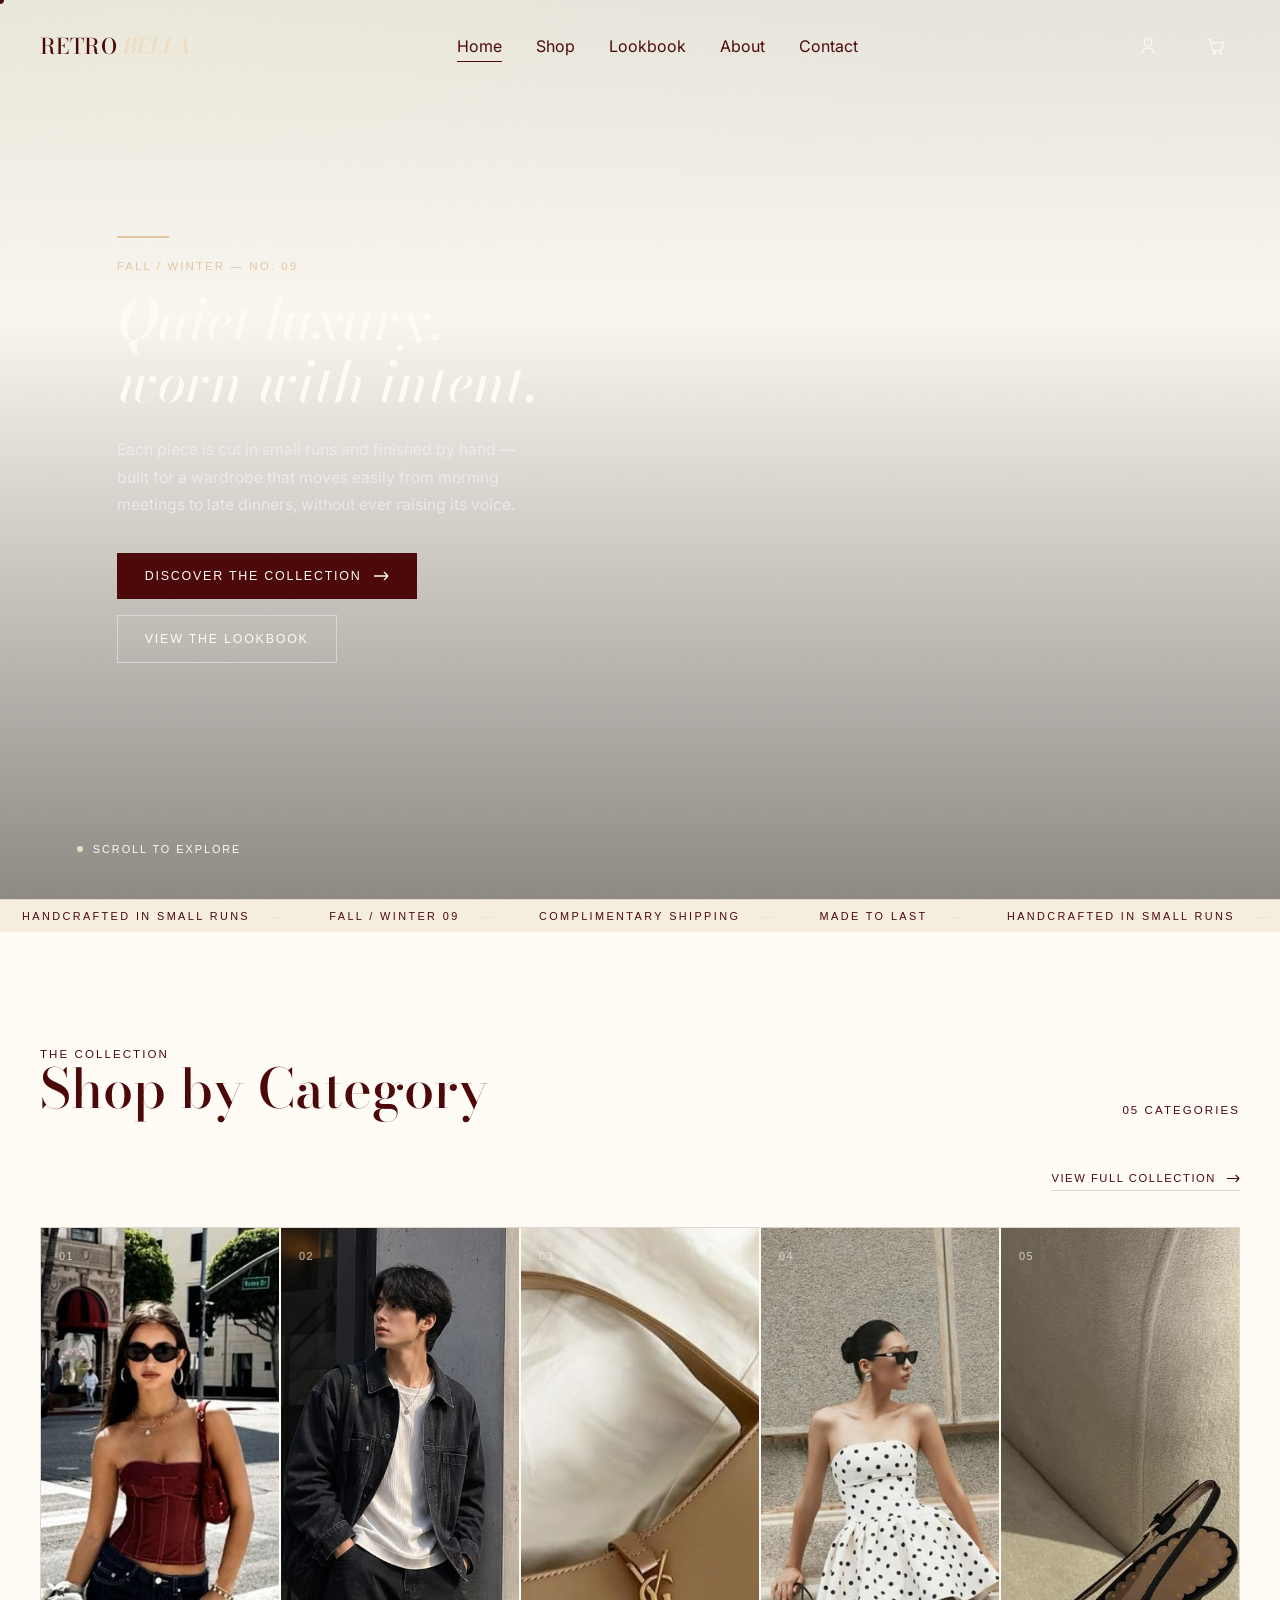
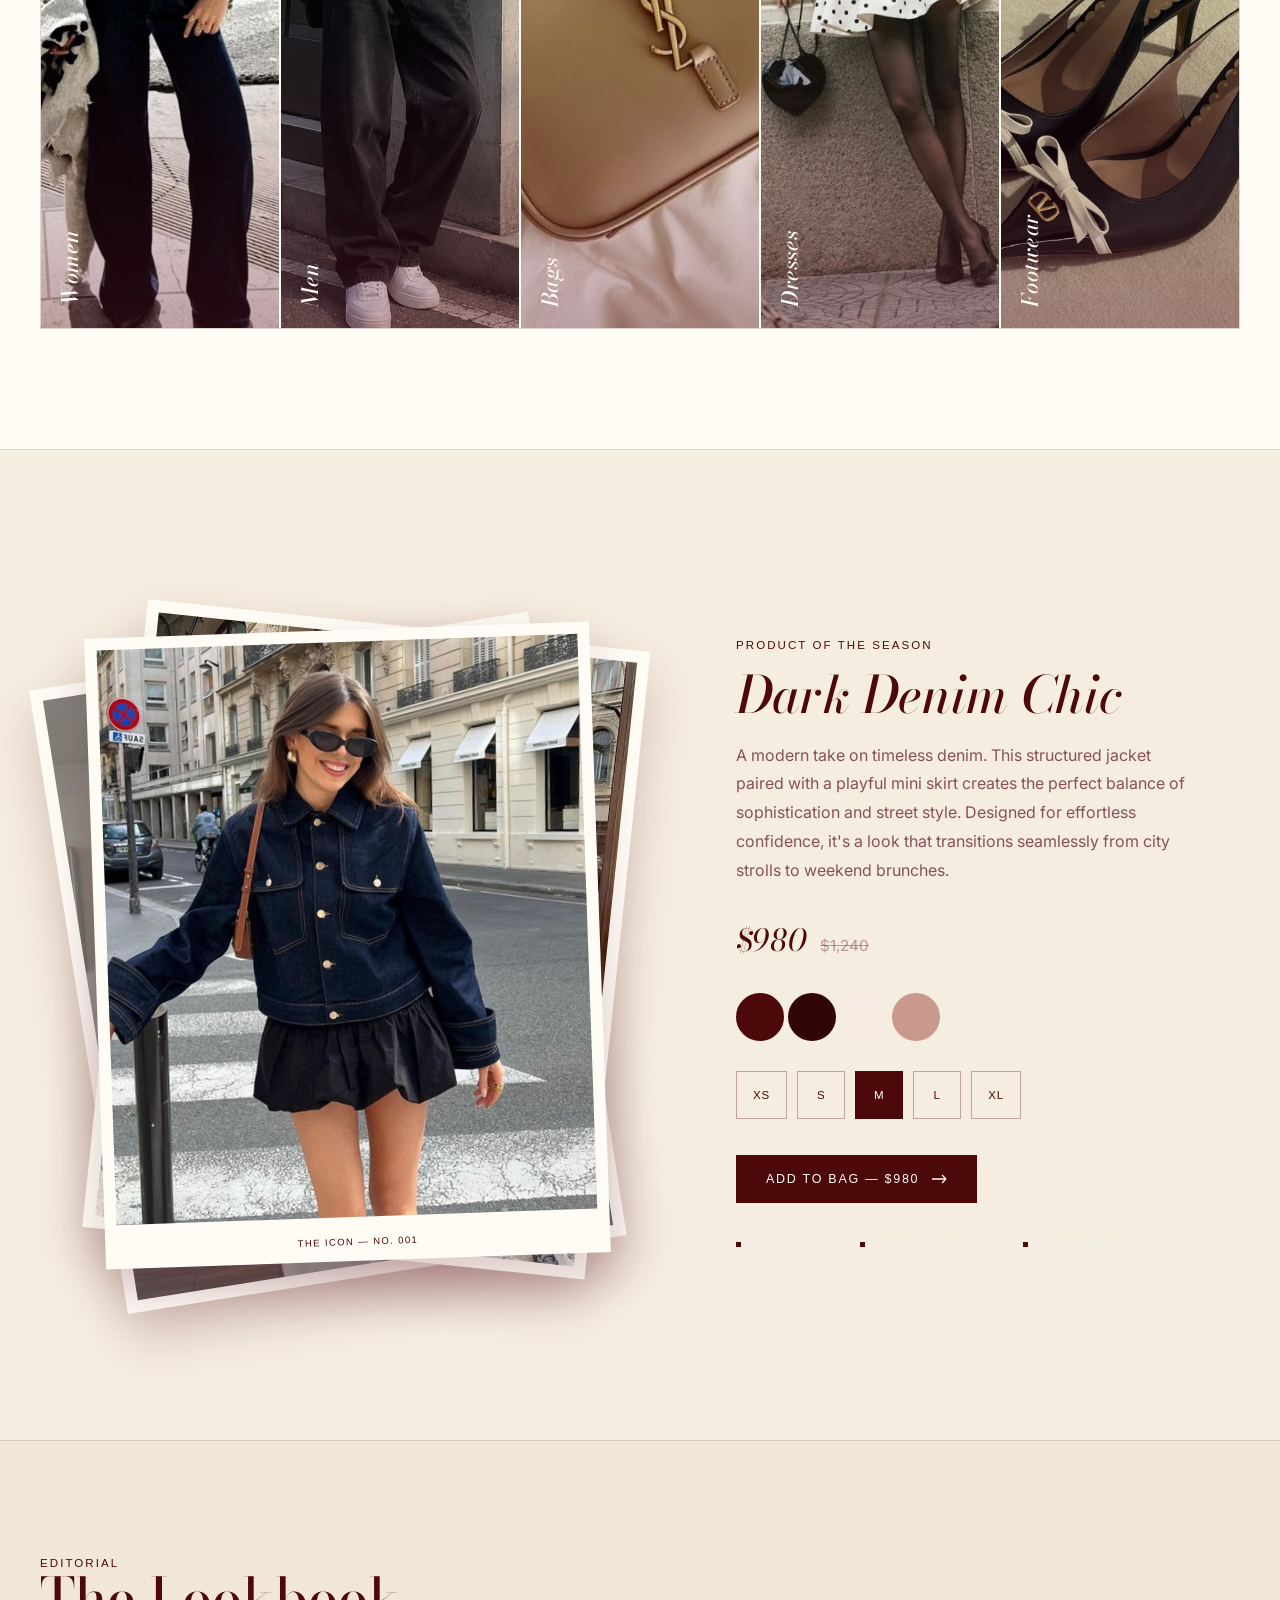
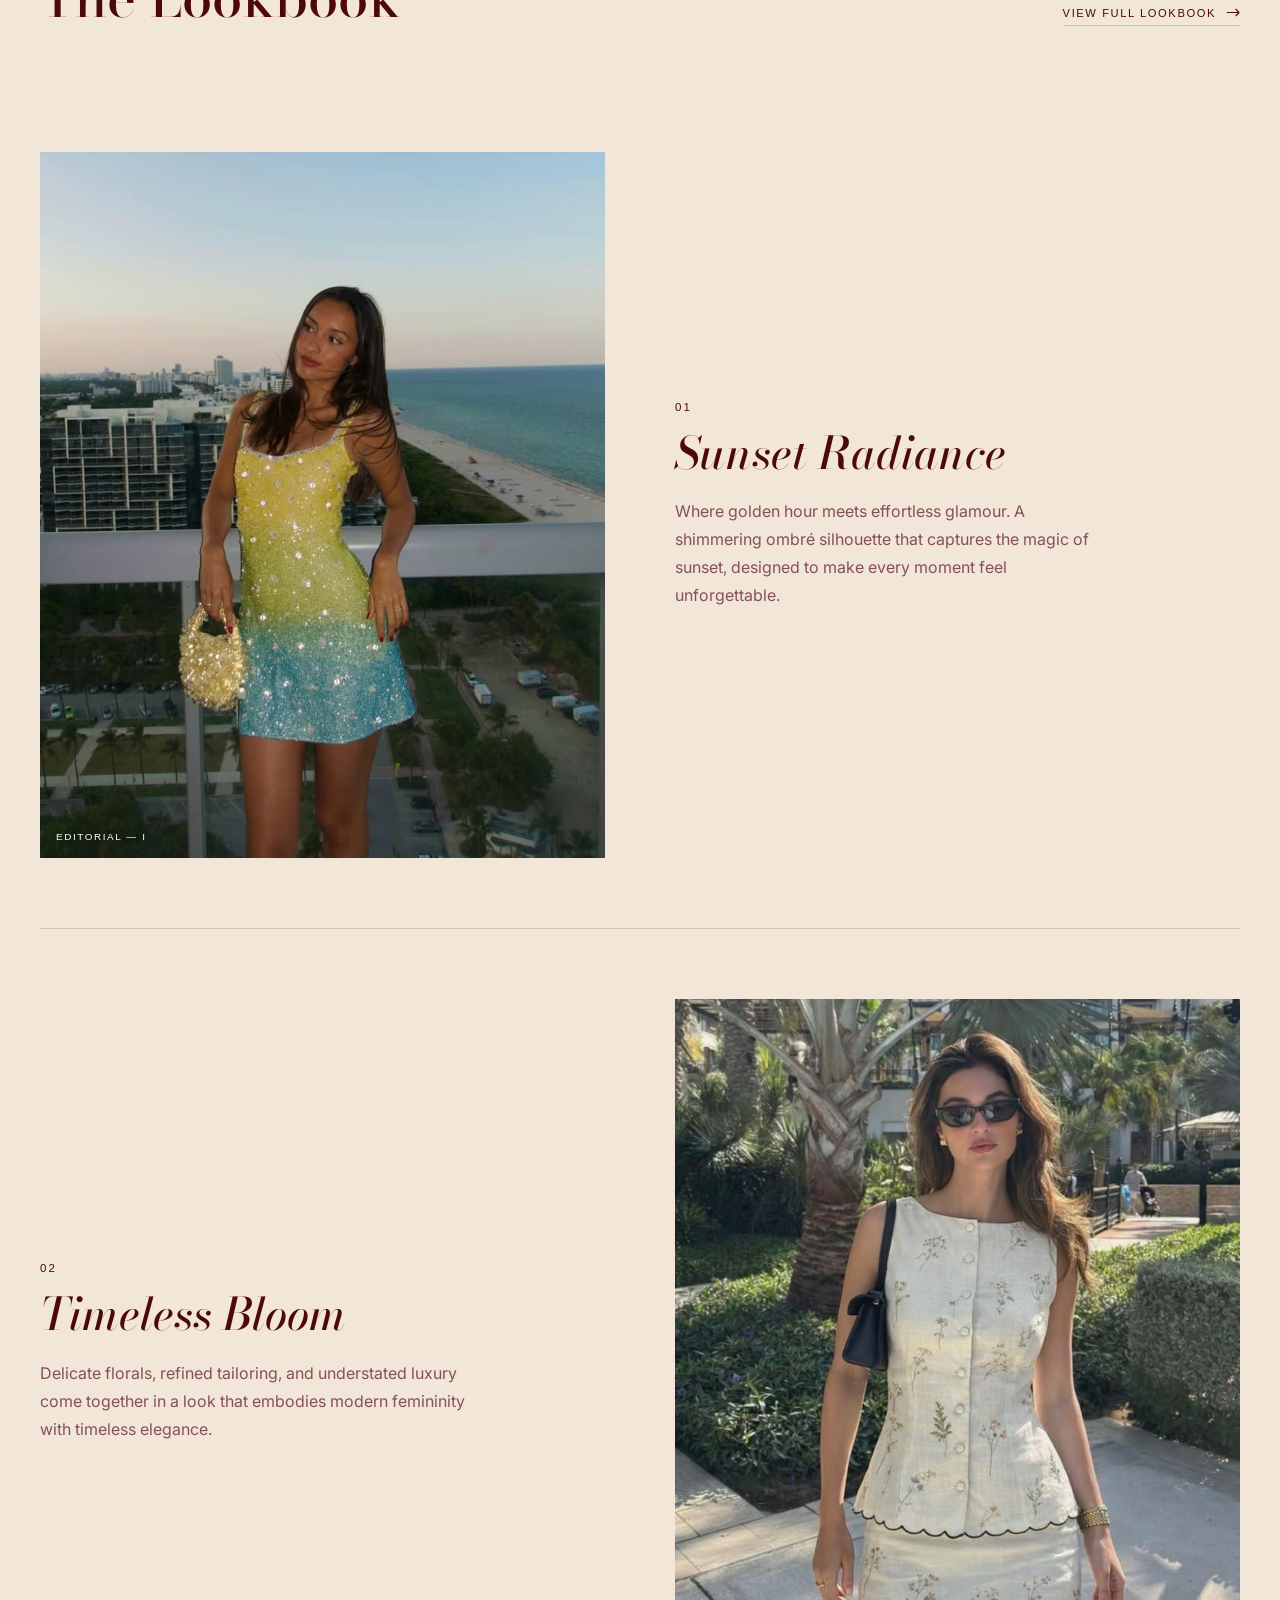
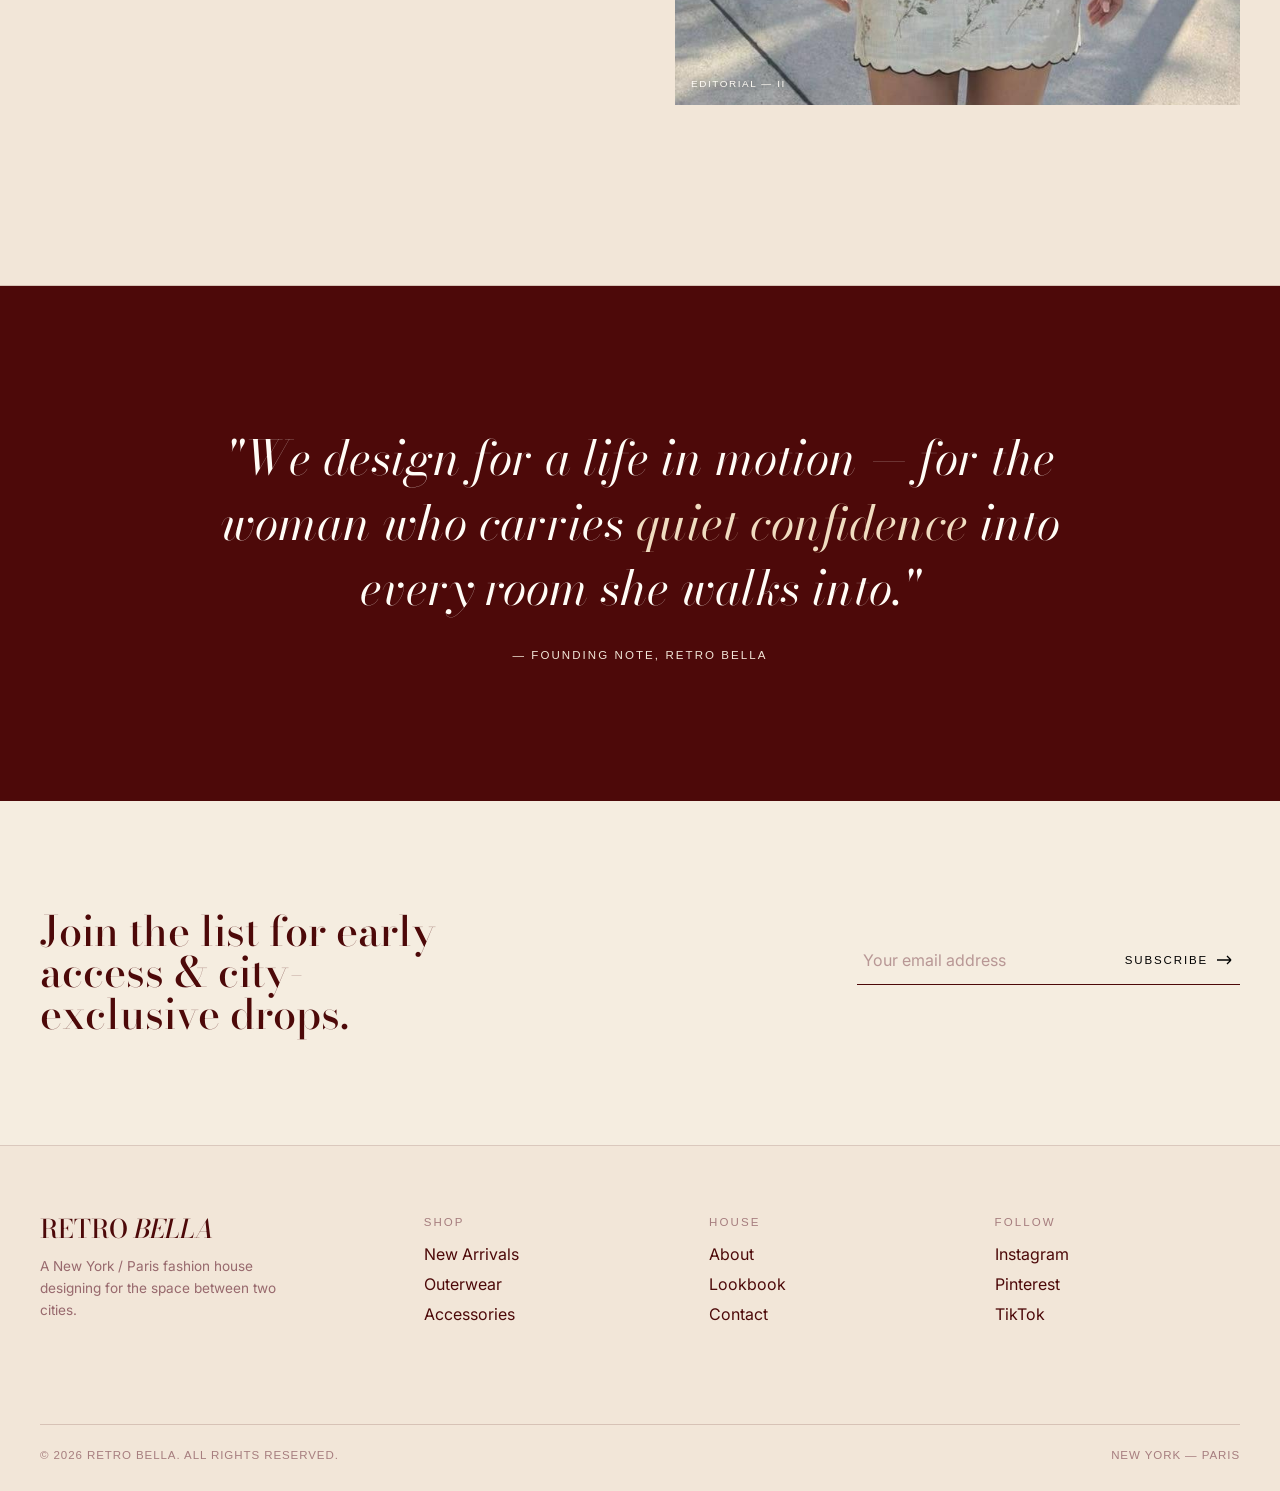
==== commit 4a343ef8: "initial comit" ====
--- a/index.html
+++ b/index.html
@@ -123,7 +123,7 @@
     </div>
 
     <div class="cat-panel" style="--c1:#F7ECE4; --c2:#E4CFC2;" data-index="03">
-      <div class="swatch"><img src="images/bag.png" alt="Bags"></div>
+      <div class="swatch"><img src="images/bag.jpg" alt="Bags"></div>
       <div class="panel-veil"></div>
       <div class="panel-label">
         <span class="num">03</span>
@@ -153,7 +153,7 @@
     </div>
 
     <div class="cat-panel" style="--c1:#C9998C; --c2:#4D0909;" data-index="05">
-      <div class="swatch"><img src="images/shoe.png" alt="Footwear"></div>
+      <div class="swatch"><img src="images/shoe.jpg" alt="Footwear"></div>
       <div class="panel-veil"></div>
       <div class="panel-label">
         <span class="num">05</span>
@@ -174,13 +174,13 @@
     <div class="spotlight-img">
       <div class="photo-stack">
         <div class="photo-card card-back">
-          <img src="images/wom1.jpg" alt="Spotlight item 1">
+          <img src="images/slide3.jpeg" alt="Spotlight item 1">
         </div>
         <div class="photo-card card-mid">
-          <img src="images/wom2.jpg" alt="Spotlight item 2">
+          <img src="images/slide2.jpeg" alt="Spotlight item 2">
         </div>
         <div class="photo-card card-front">
-          <img src="images/wom3.jpg" alt="Dark Denim Chic">
+          <img src="images/slide1.png" alt="Dark Denim Chic">
           <span class="photo-card-cap">The Icon — No. 001</span>
         </div>
       </div>
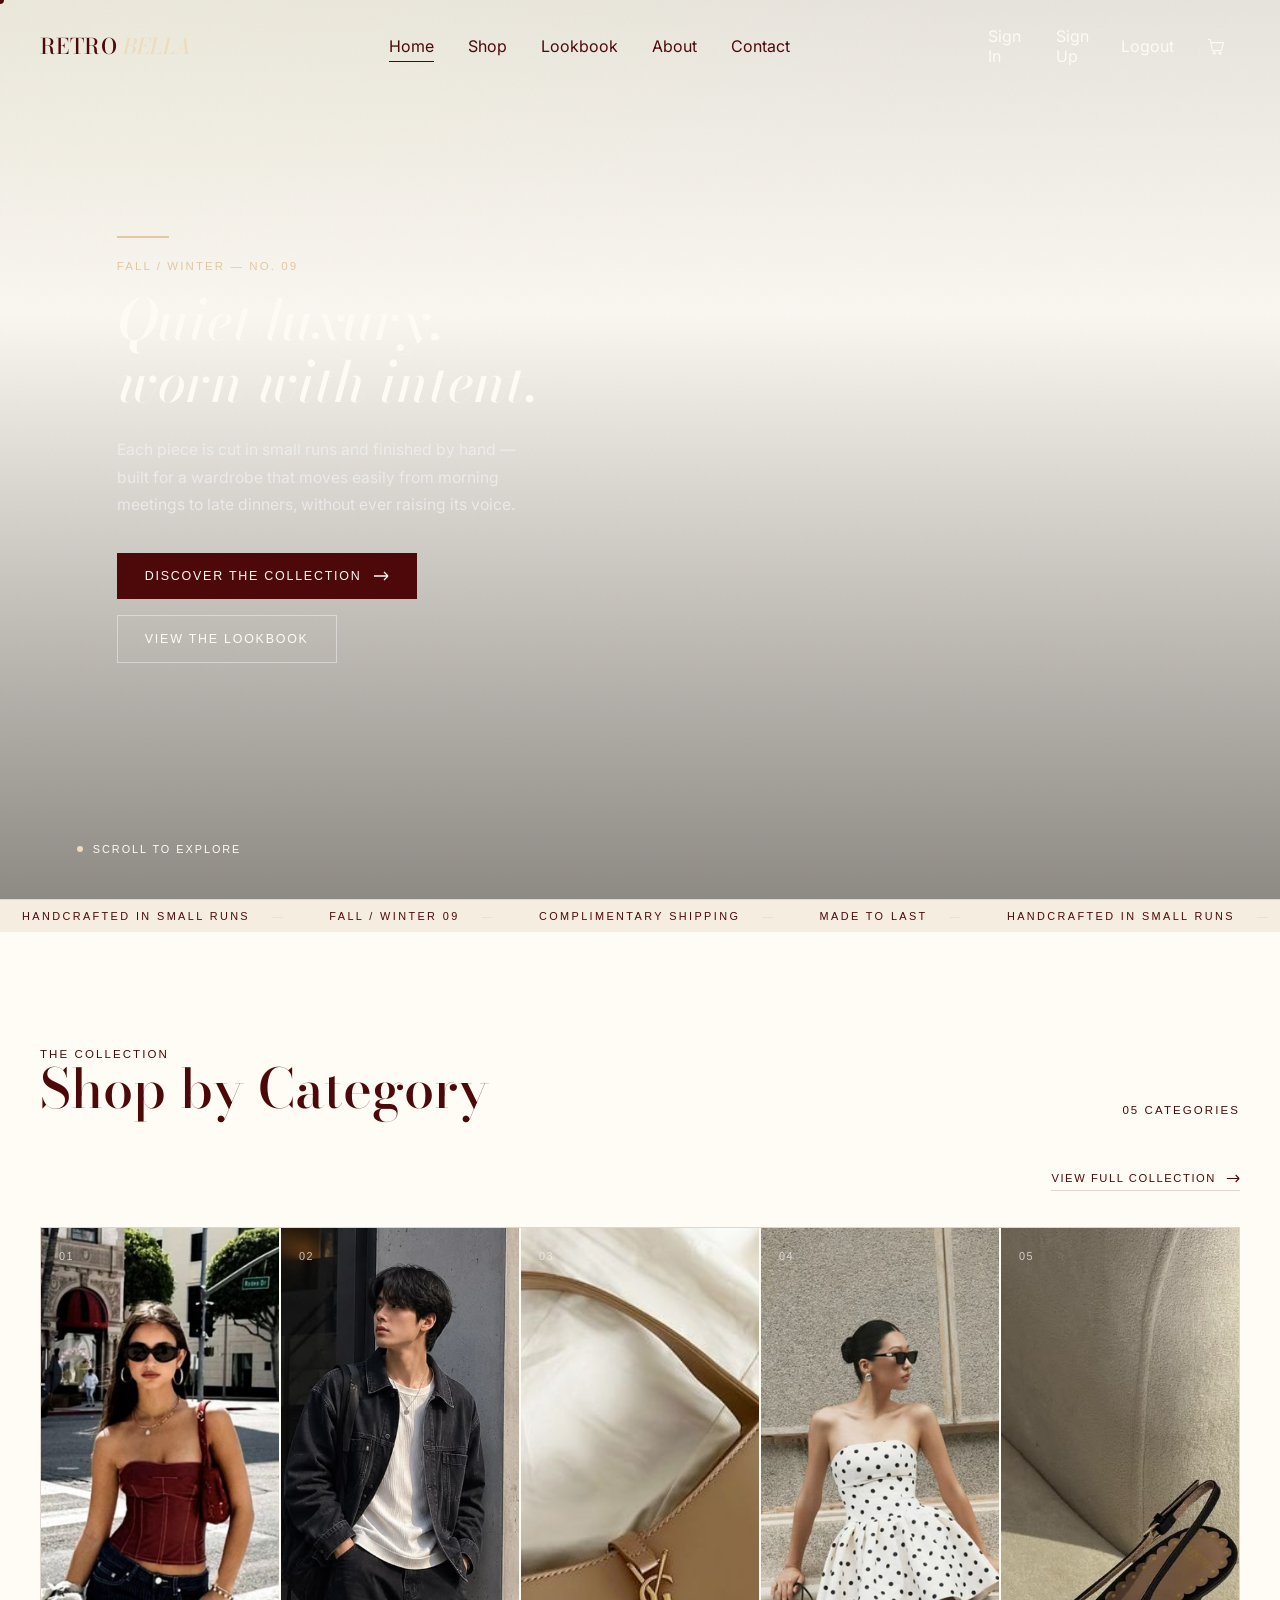
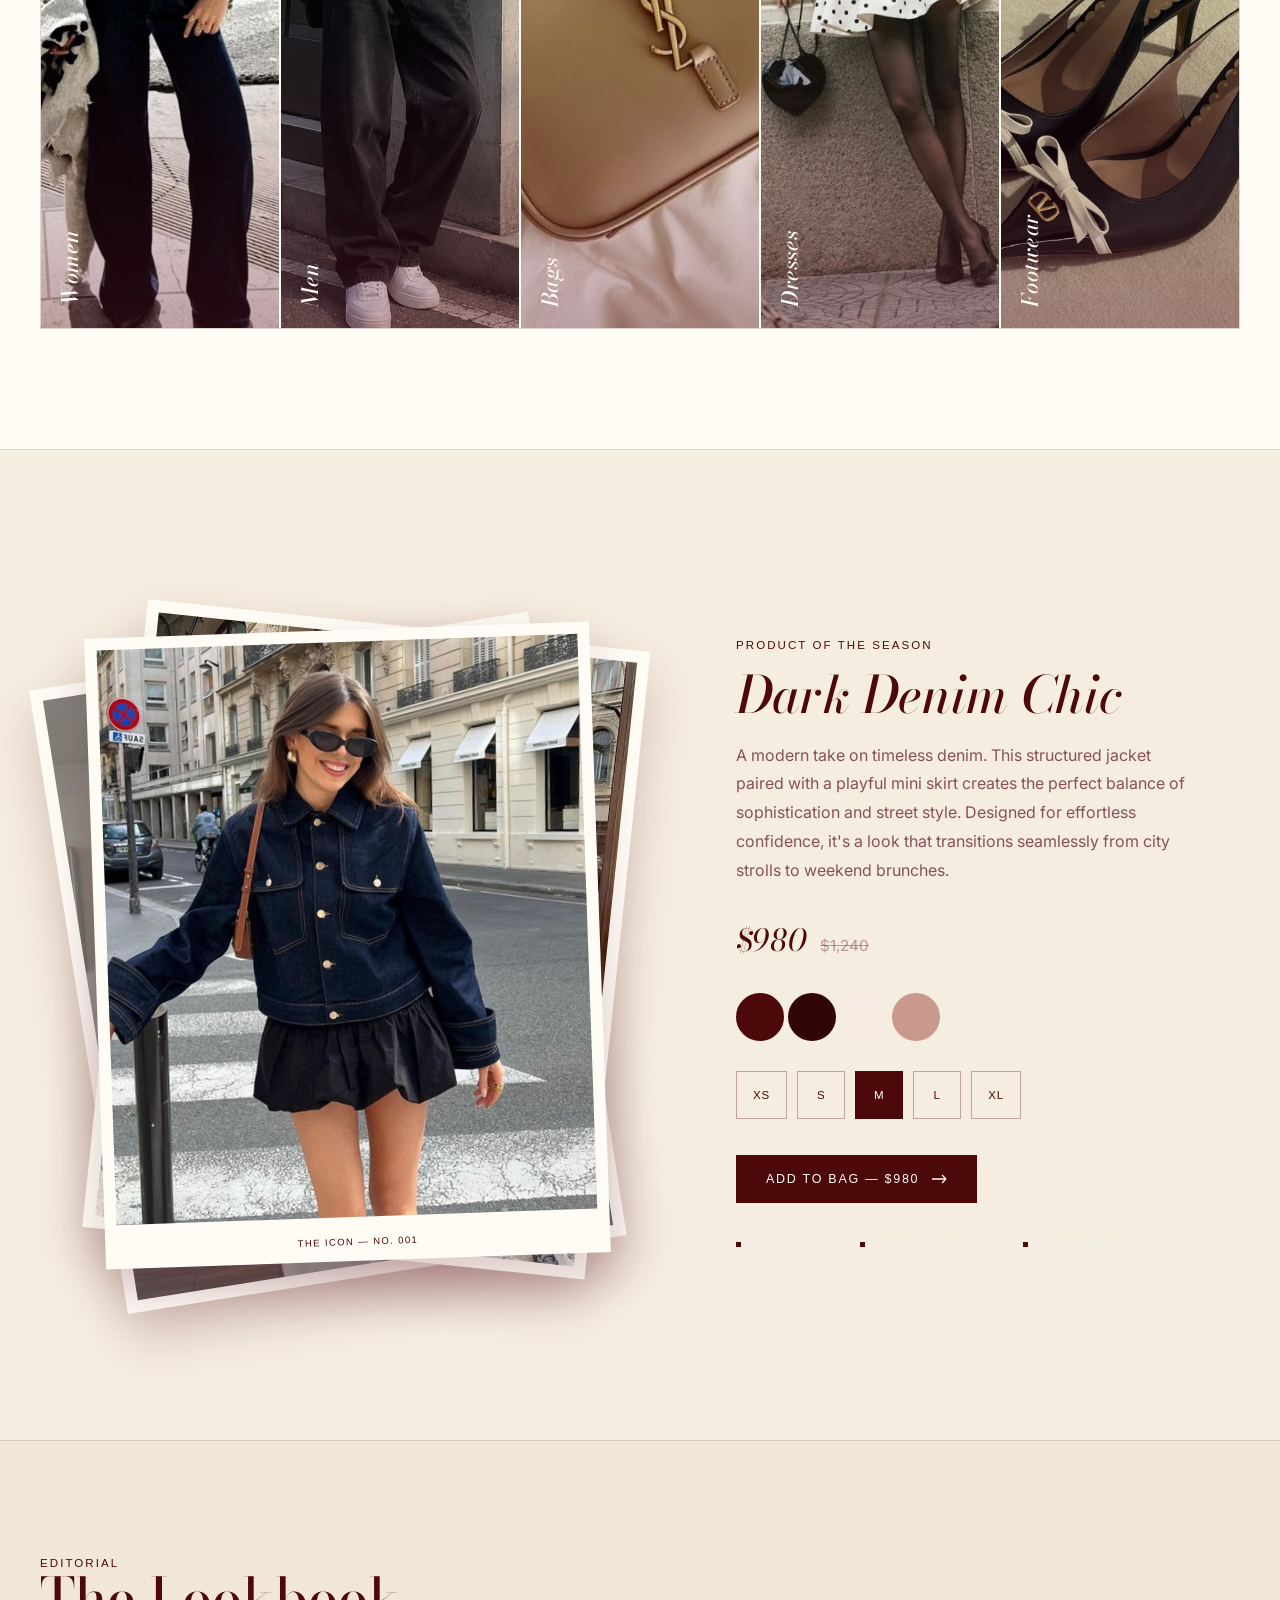
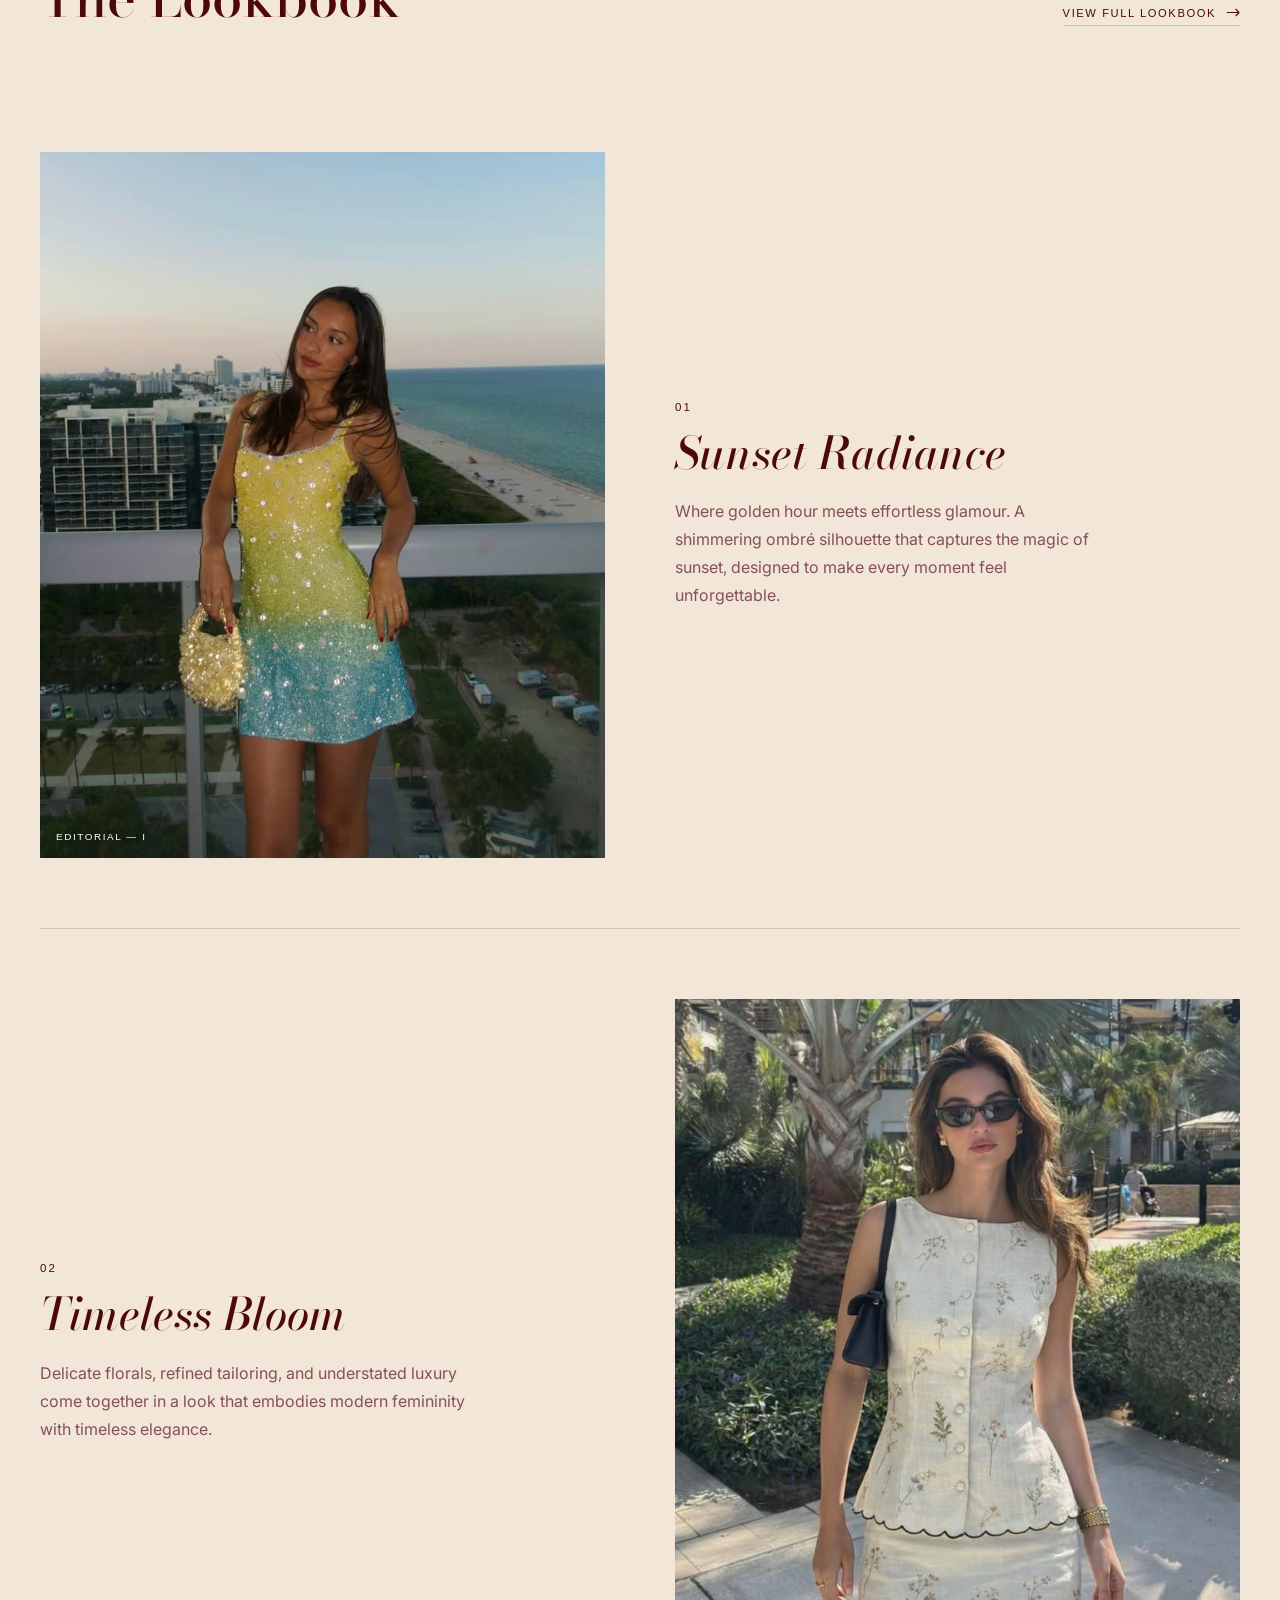
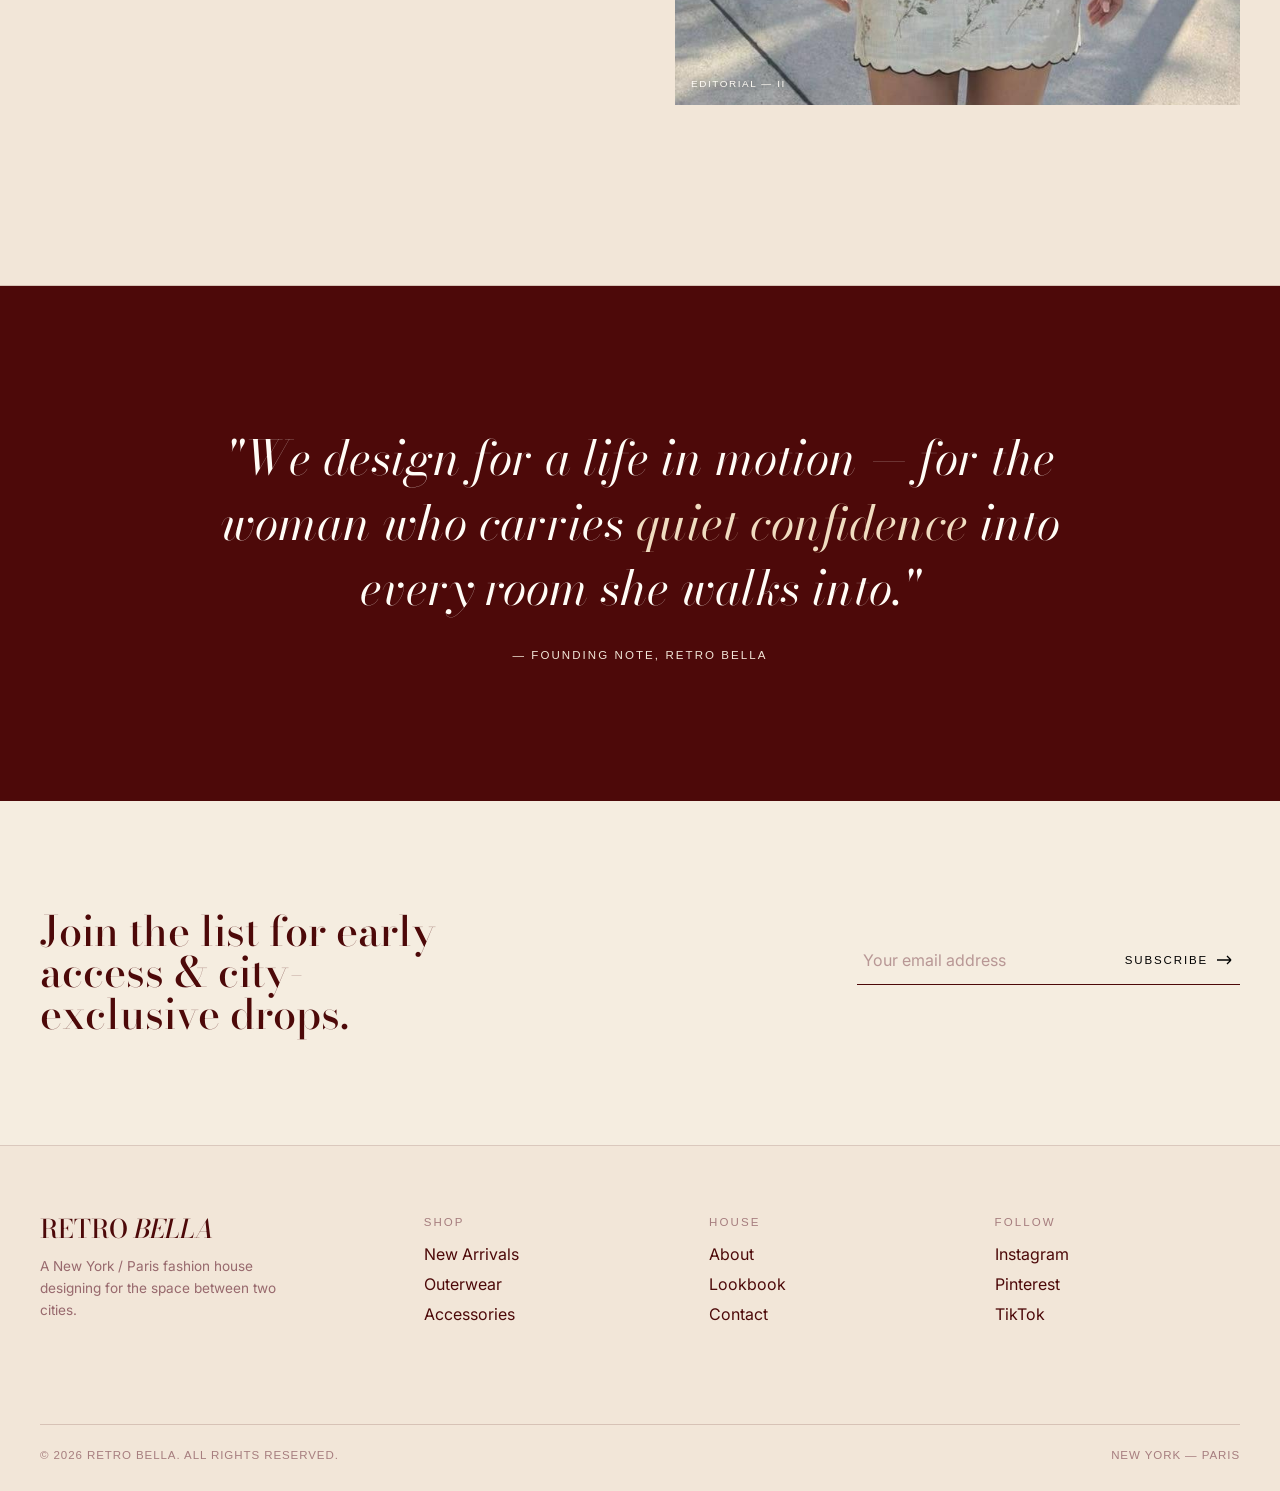
==== commit 91a886ea: "index.html" ====
--- a/index.html
+++ b/index.html
@@ -7,7 +7,8 @@
 <link rel="preconnect" href="https://fonts.googleapis.com">
 <link rel="preconnect" href="https://fonts.gstatic.com" crossorigin>
 <link href="https://fonts.googleapis.com/css2?family=Bodoni+Moda:ital,opsz,wght@0,6..96,400;0,6..96,500;0,6..96,700;1,6..96,400;1,6..96,500&family=Archivo+Expanded:wght@500;700&family=Inter:wght@300;400;500&display=swap" rel="stylesheet">
-<link rel="stylesheet" href="css/styles.css">
+<link rel="stylesheet" href="css/styles.css" >
+
 </head>
 <body>
 
@@ -31,9 +32,9 @@
     <a href="contact.html">Contact</a>
   </nav>
   <div class="header-icons">
-    <a href="login.html" class="icon-btn" aria-label="Account">
-      <svg width="20" height="20" viewBox="0 0 24 24" fill="none"><path d="M12 12a4.5 4.5 0 1 0 0-9 4.5 4.5 0 0 0 0 9Z" stroke="currentColor" stroke-width="1.4"/><path d="M4 20.5c1.5-4 4.7-6 8-6s6.5 2 8 6" stroke="currentColor" stroke-width="1.4" stroke-linecap="round"/></svg>
-    </a>
+    <a href="login.html" class="icon-btn nav-text-btn">Sign In</a>
+    <a href="login.html?tab=signup" class="icon-btn nav-text-btn">Sign Up</a>
+    <a href="index.html" class="icon-btn nav-text-btn">Logout</a>
     <a href="shop.html" class="icon-btn" aria-label="Cart">
       <svg width="20" height="20" viewBox="0 0 24 24" fill="none"><path d="M3 4h2l2.4 12.2a1.5 1.5 0 0 0 1.47 1.3h8.4a1.5 1.5 0 0 0 1.47-1.18L21 8H6" stroke="currentColor" stroke-width="1.4" stroke-linecap="round" stroke-linejoin="round"/><circle cx="10" cy="20.5" r="1.3" stroke="currentColor" stroke-width="1.4"/><circle cx="17" cy="20.5" r="1.3" stroke="currentColor" stroke-width="1.4"/></svg>
     </a>
